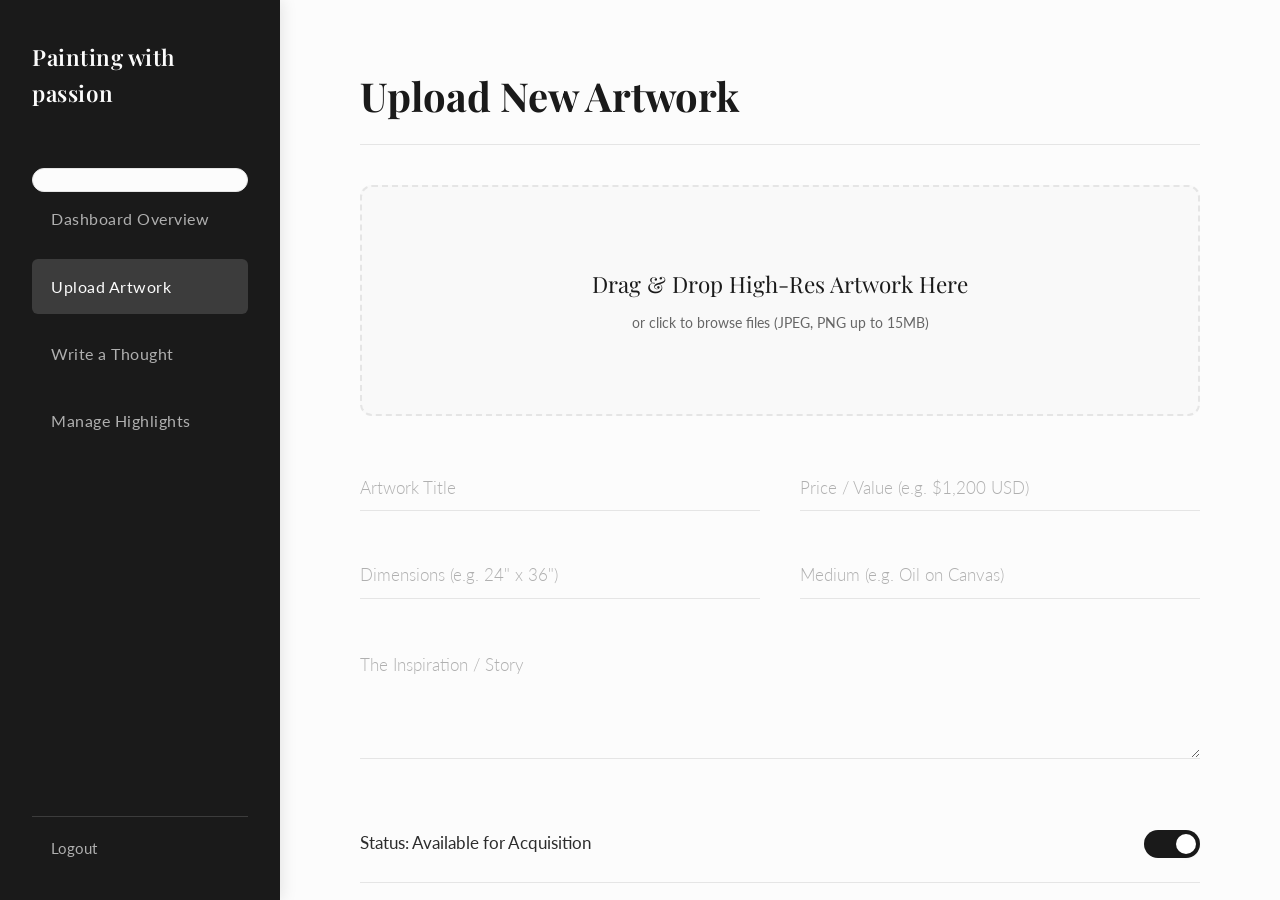
==== admin.html @ 2b763fb3 "first commit" ====
<!DOCTYPE html>
<html lang="en">
<head>
    <meta charset="UTF-8">
    <meta name="viewport" content="width=device-width, initial-scale=1.0">
    <title>Admin Dashboard | Painting with passion</title>
    <!-- Google Fonts -->
    <link rel="preconnect" href="https://fonts.googleapis.com">
    <link rel="preconnect" href="https://fonts.gstatic.com" crossorigin>
    <link href="https://fonts.googleapis.com/css2?family=Lato:wght@300;400;700&family=Playfair+Display:ital,wght@0,400;0,600;1,400&display=swap" rel="stylesheet">
    
    <!-- Base Stylesheet (Variables & Reset) -->
    <link rel="stylesheet" href="style.css">
    
    <link rel="stylesheet" href="admin.css">
    <script src="theme.js" defer></script>
</head>
<body>

    <!-- 1 & 2. Sidebar Layout and Navigation -->
    <aside class="sidebar">
        <a href="index.html" class="sidebar-logo">Painting with passion</a>
        
        <nav class="nav-menu">
            <a class="nav-item" data-target="tab-dashboard">Dashboard Overview</a>
            <a class="nav-item active" data-target="tab-upload">Upload Artwork</a>
            <a class="nav-item" data-target="tab-thoughts">Write a Thought</a>
            <a class="nav-item" data-target="tab-highlights">Manage Highlights</a>
        </nav>

        <a class="logout-btn" href="login.html">Logout</a>
    </aside>

    <!-- 3. Main Workspace -->
    <main class="main-workspace">
        
        <!-- Dashboard Placeholder Tab -->
        <div class="tab-pane" id="tab-dashboard">
            <h1 class="section-header">Dashboard Overview</h1>
            <p style="color: var(--text-gray);">Traffic analytics and sales summary metrics will be integrated here.</p>
        </div>

        <!-- Upload Artwork Tab (Default Active) -->
        <div class="tab-pane active" id="tab-upload">
            <h1 class="section-header">Upload New Artwork</h1>
            
            <form class="upload-form" id="form-upload">
                
                <!-- Drag & Drop Zone -->
                <div class="drop-zone" id="drop-zone">
                    <p class="drop-zone-text">Drag & Drop High-Res Artwork Here</p>
                    <p class="drop-zone-sub">or click to browse files (JPEG, PNG up to 15MB)</p>
                    <input type="file" id="file-input" hidden accept="image/*">
                </div>

                <!-- Form Inputs -->
                <div class="form-grid">
                    <div class="input-group">
                        <input type="text" class="admin-input" placeholder="Artwork Title" required>
                    </div>
                    <div class="input-group">
                        <input type="text" class="admin-input" placeholder="Price / Value (e.g. $1,200 USD)">
                    </div>
                    <div class="input-group">
                        <input type="text" class="admin-input" placeholder="Dimensions (e.g. 24&quot; x 36&quot;)">
                    </div>
                    <div class="input-group">
                        <input type="text" class="admin-input" placeholder="Medium (e.g. Oil on Canvas)">
                    </div>
                    <div class="input-group full-width">
                        <textarea class="admin-textarea" placeholder="The Inspiration / Story"></textarea>
                    </div>
                </div>

                <!-- Availability Toggle -->
                <div class="toggle-group">
                    <span class="toggle-label" id="availability-label">Status: Available for Acquisition</span>
                    <label class="switch">
                        <input type="checkbox" id="status-toggle" checked>
                        <span class="slider"></span>
                    </label>
                </div>

                <!-- Submit -->
                <button type="submit" class="btn-publish">Publish Artwork</button>
            </form>
        </div>

        <!-- Thoughts Placeholder Tab -->
        <div class="tab-pane" id="tab-thoughts">
            <h1 class="section-header">Write a Thought</h1>
            <p style="color: var(--text-gray);">The markdown editor for publishing personal blog entries will be placed here.</p>
        </div>

        <!-- Highlights Placeholder Tab -->
        <div class="tab-pane" id="tab-highlights">
            <h1 class="section-header">Manage Highlights</h1>
            <p style="color: var(--text-gray);">The vertical story media upload and management interface will be placed here.</p>
        </div>

        <!-- 5. Footer -->
        <footer class="admin-footer">
            System developed by Ovi
        </footer>
    </main>

    <!-- 4. Interactive JavaScript -->
    <script>
        document.addEventListener('DOMContentLoaded', () => {
            
            // Tab Navigation Logic
            const navItems = document.querySelectorAll('.nav-item');
            const tabPanes = document.querySelectorAll('.tab-pane');

            navItems.forEach(item => {
                item.addEventListener('click', () => {
                    // Remove active states from all
                    navItems.forEach(n => n.classList.remove('active'));
                    tabPanes.forEach(t => t.classList.remove('active'));

                    // Add active state to clicked item and corresponding tab
                    item.classList.add('active');
                    const targetId = item.getAttribute('data-target');
                    document.getElementById(targetId).classList.add('active');
                });
            });

            // Drag and Drop Zone Logic
            const dropZone = document.getElementById('drop-zone');
            const fileInput = document.getElementById('file-input');

            // Trigger file input on click
            dropZone.addEventListener('click', () => fileInput.click());

            // Handle visual states during drag
            dropZone.addEventListener('dragover', (e) => {
                e.preventDefault();
                dropZone.classList.add('dragover');
            });

            dropZone.addEventListener('dragleave', () => {
                dropZone.classList.remove('dragover');
            });

            // Handle file drop
            dropZone.addEventListener('drop', (e) => {
                e.preventDefault();
                dropZone.classList.remove('dragover');
                
                if (e.dataTransfer.files.length) {
                    fileInput.files = e.dataTransfer.files;
                    updateDropZoneText(fileInput.files[0].name);
                }
            });

            // Handle file selection via click browser
            fileInput.addEventListener('change', () => {
                if (fileInput.files.length) {
                    updateDropZoneText(fileInput.files[0].name);
                }
            });

            // Update UI with selected filename
            function updateDropZoneText(filename) {
                dropZone.innerHTML = `
                    <p class="drop-zone-text" style="color: var(--accent-color); font-size: 1.2rem;">${filename}</p>
                    <p class="drop-zone-sub">File staged for upload</p>
                `;
            }

            // Status Toggle Label Logic
            const statusToggle = document.getElementById('status-toggle');
            const availabilityLabel = document.getElementById('availability-label');

            statusToggle.addEventListener('change', (e) => {
                if (e.target.checked) {
                    availabilityLabel.textContent = "Status: Available for Acquisition";
                } else {
                    availabilityLabel.textContent = "Status: Private Collection / Sold";
                }
            });

            // Prevent default submission to simulate upload
            const formUpload = document.getElementById('form-upload');
            formUpload.addEventListener('submit', (e) => {
                e.preventDefault();
                alert("Preparing to upload artwork metadata and image to Supabase database...");
                // formUpload.reset(); 
                // updateDropZoneText("Drag & Drop High-Res Artwork Here");
            });
        });
    </script>
</body>
</html>
---- style.css ----
/* CSS Variables for Minimalist Palette */
:root {
    --surface-1: #fcfcfc;
    --surface-2: #f9f9f9;
    --surface-3: #f0f0f0;
    --surface-4: #ebebeb;
    --bg-page: var(--surface-1);
    --text-primary: #2c2c2c;
    --text-secondary: #666666;
    --text-muted: #999999;
    --border-color: #e5e5e5;
    --theme-accent: #1a1a1a;
    --theme-accent-contrast: #fcfcfc;
    --panel-overlay: rgba(252, 252, 252, 0.85);
    --panel-overlay-strong: rgba(252, 252, 252, 0.92);
    --modal-scrim: rgba(0, 0, 0, 0.4);
    --hero-label: #b0b0b0;
    --placeholder-text: #aaa;
    --placeholder-soft: #ededed;
    --shadow-color: rgba(0, 0, 0, 0.08);
    --overlay-dark: rgba(26, 26, 26, 0.75);
    --bg-off-white: var(--surface-1);
    --text-dark: var(--text-primary);
    --text-gray: var(--text-secondary);
    --border-light: var(--border-color);
    --accent-color: var(--theme-accent);
    --font-serif: 'Playfair Display', serif;
    --font-sans: 'Lato', sans-serif;
}

html {
    color-scheme: light;
}

html[data-theme="dark"] {
    --surface-1: #10141c;
    --surface-2: #141922;
    --surface-3: #181f2a;
    --surface-4: #1d2532;
    --bg-page: #0d1117;
    --text-primary: #eef2f7;
    --text-secondary: #b0bac8;
    --text-muted: #7d8796;
    --border-color: #2b3444;
    --theme-accent: #f3efe6;
    --theme-accent-contrast: #10141c;
    --panel-overlay: rgba(16, 20, 28, 0.92);
    --panel-overlay-strong: rgba(16, 20, 28, 0.98);
    --modal-scrim: rgba(0, 0, 0, 0.6);
    --hero-label: #aeb7c3;
    --placeholder-text: #8f98a7;
    --placeholder-soft: #1b2130;
    --shadow-color: rgba(0, 0, 0, 0.4);
    --overlay-dark: rgba(5, 7, 10, 0.72);
    color-scheme: dark;
}

/* Base Reset */
* {
    margin: 0;
    padding: 0;
    box-sizing: border-box;
}

body {
    background-color: var(--bg-page);
    color: var(--text-dark);
    font-family: var(--font-sans);
    line-height: 1.6;
    overflow-x: hidden;
}

a {
    text-decoration: none;
    color: inherit;
}

ul {
    list-style: none;
}

/* 1. Navigation Bar */
.navbar {
    display: flex;
    justify-content: space-between;
    align-items: center;
    padding: 1.5rem 5%;
    border-bottom: 1px solid var(--border-light);
    background-color: var(--surface-1);
    position: sticky;
    top: 0;
    z-index: 100;
}

.logo {
    font-family: var(--font-serif);
    font-size: 1.8rem;
    font-weight: 600;
    letter-spacing: 0.5px;
    color: var(--accent-color);
}

.nav-links {
    display: flex;
    gap: 2rem;
}

.nav-links a {
    font-size: 0.95rem;
    text-transform: uppercase;
    letter-spacing: 1px;
    color: var(--text-gray);
    transition: color 0.3s ease;
}

.nav-links a:hover {
    color: var(--accent-color);
}

.theme-toggle {
    display: inline-flex;
    align-items: center;
    justify-content: center;
    gap: 0.4rem;
    padding: 0.7rem 1rem;
    border: 1px solid var(--border-light);
    border-radius: 999px;
    background: var(--surface-1);
    color: var(--text-gray);
    font-family: var(--font-sans);
    font-size: 0.8rem;
    text-transform: uppercase;
    letter-spacing: 1px;
    cursor: pointer;
    transition: color 0.3s ease, border-color 0.3s ease, background-color 0.3s ease;
}

.theme-toggle:hover {
    color: var(--accent-color);
    border-color: var(--accent-color);
}

/* Mobile Menu Toggle */
.menu-toggle {
    display: none;
    font-size: 1.5rem;
    cursor: pointer;
}

/* 2. Instagram-Style Highlights */
.highlights-section {
    padding: 2rem 5%;
    display: flex;
    gap: 2rem;
    overflow-x: auto;
    scrollbar-width: none;
    /* Firefox */
    border-bottom: 1px solid var(--border-light);
}

.highlights-section::-webkit-scrollbar {
    display: none;
    /* Safari/Chrome */
}

.highlight-item {
    display: flex;
    flex-direction: column;
    align-items: center;
    cursor: pointer;
    min-width: 80px;
}

.highlight-circle {
    width: 75px;
    height: 75px;
    border-radius: 50%;
    background-color: var(--placeholder-soft);
    border: 2px solid transparent;
    outline: 2px solid var(--border-light);
    outline-offset: 2px;
    margin-bottom: 0.5rem;
    transition: outline-color 0.3s ease, transform 0.3s ease;
    display: flex;
    justify-content: center;
    align-items: center;
    color: var(--text-muted);
    font-size: 0.8rem;
}

.highlight-item:hover .highlight-circle {
    outline-color: var(--accent-color);
    transform: scale(1.05);
}

.highlight-label {
    font-size: 0.85rem;
    color: var(--text-gray);
    letter-spacing: 0.5px;
}

/* 3. Hero Banner */
.hero {
    position: relative;
    height: 70vh;
    background-color: var(--surface-4);
    /* Placeholder for background painting */
    display: flex;
    align-items: center;
    justify-content: center;
    text-align: center;
    padding: 0 20px;
}

.hero::before {
    /* Placeholder pseudo-element for image text indicator */
    content: "Background Painting Placeholder";
    position: absolute;
    color: var(--hero-label);
    font-family: var(--font-sans);
    font-size: 1rem;
    z-index: 0;
}

.hero-content {
    position: relative;
    z-index: 1;
    background: var(--panel-overlay);
    /* Semi-transparent overlay for readability */
    padding: 3rem;
    max-width: 600px;
    border: 1px solid var(--border-light);
}

.hero-title {
    font-family: var(--font-serif);
    font-size: 2.8rem;
    margin-bottom: 1rem;
    color: var(--accent-color);
}

.hero-subtitle {
    font-size: 1.1rem;
    color: var(--text-gray);
    margin-bottom: 2rem;
}

.btn {
    display: inline-block;
    padding: 0.8rem 2rem;
    background-color: var(--accent-color);
    color: var(--theme-accent-contrast);
    text-transform: uppercase;
    letter-spacing: 1px;
    font-size: 0.9rem;
    border: 1px solid var(--accent-color);
    transition: all 0.3s ease;
    cursor: pointer;
}

.btn:hover {
    background-color: transparent;
    color: var(--accent-color);
}

/* 4. Featured Art Grid */
.featured-section {
    padding: 5rem 5%;
}

.section-title {
    font-family: var(--font-serif);
    font-size: 2rem;
    text-align: center;
    margin-bottom: 3rem;
}

.art-grid {
    display: grid;
    grid-template-columns: repeat(auto-fit, minmax(300px, 1fr));
    gap: 3rem;
}

.art-card {
    cursor: pointer;
}

.art-image-placeholder {
    width: 100%;
    aspect-ratio: 4/5;
    background-color: var(--surface-3);
    margin-bottom: 1rem;
    transition: transform 0.4s ease, box-shadow 0.4s ease;
    display: flex;
    align-items: center;
    justify-content: center;
    color: var(--placeholder-text);
}

.art-card:hover .art-image-placeholder {
    transform: translateY(-10px);
    box-shadow: 0 15px 30px rgba(0, 0, 0, 0.08);
}

.art-title {
    font-family: var(--font-serif);
    font-size: 1.2rem;
    margin-bottom: 0.2rem;
}

.art-medium {
    font-size: 0.9rem;
    color: var(--text-gray);
    font-style: italic;
}

/* 5. Latest Thought Snippet */
.thought-section {
    padding: 4rem 5%;
    background-color: var(--surface-2);
    border-top: 1px solid var(--border-light);
    border-bottom: 1px solid var(--border-light);
}

.thought-container {
    max-width: 800px;
    margin: 0 auto;
    text-align: center;
}

.thought-date {
    font-size: 0.85rem;
    color: var(--text-gray);
    text-transform: uppercase;
    letter-spacing: 2px;
    margin-bottom: 1rem;
    display: block;
}

.thought-title {
    font-family: var(--font-serif);
    font-size: 2.2rem;
    margin-bottom: 1.5rem;
}

.thought-excerpt {
    font-size: 1.1rem;
    color: var(--text-gray);
    margin-bottom: 2rem;
    line-height: 1.8;
}

.read-more {
    font-family: var(--font-serif);
    font-style: italic;
    border-bottom: 1px solid var(--accent-color);
    padding-bottom: 2px;
}

/* 6. Footer */
footer {
    padding: 3rem 5%;
    text-align: center;
}

.footer-text {
    font-size: 0.9rem;
    color: var(--text-gray);
    margin-bottom: 0.5rem;
}

.developer-credit {
    font-size: 0.8rem;
    color: var(--text-muted);
    letter-spacing: 0.5px;
}

/* Modal / Popup */
.modal-overlay {
    position: fixed;
    top: 0;
    left: 0;
    width: 100%;
    height: 100%;
    background: var(--modal-scrim);
    display: flex;
    align-items: center;
    justify-content: center;
    z-index: 1000;
    opacity: 0;
    visibility: hidden;
    transition: opacity 0.3s ease, visibility 0.3s ease;
    backdrop-filter: blur(3px);
}

.modal-overlay.active {
    opacity: 1;
    visibility: visible;
}

.modal-box {
    background: var(--surface-1);
    padding: 3rem 2rem;
    text-align: center;
    max-width: 400px;
    width: 90%;
    border: 1px solid var(--border-light);
    position: relative;
    transform: translateY(20px);
    transition: transform 0.3s ease;
}

.modal-overlay.active .modal-box {
    transform: translateY(0);
}

.modal-close {
    position: absolute;
    top: 15px;
    right: 20px;
    font-size: 1.5rem;
    cursor: pointer;
    color: var(--text-gray);
}

.modal-text {
    font-family: var(--font-serif);
    font-size: 1.3rem;
    margin-bottom: 1.5rem;
}

/* Responsive Mobile Adjustments */
@media (max-width: 768px) {
    .nav-links {
        display: none;
        /* In a full build, this would toggle open */
        flex-direction: column;
        position: absolute;
        top: 100%;
        left: 0;
        width: 100%;
        background: var(--surface-1);
        padding: 1rem 0;
        text-align: center;
        border-bottom: 1px solid var(--border-light);
    }

    .nav-links.active {
        display: flex;
    }

    .menu-toggle {
        display: block;
    }

    .hero-title {
        font-size: 2.2rem;
    }

    .hero-content {
        padding: 2rem 1.5rem;
    }
}
---- admin.css ----
/* ==================================================
           ADMIN DASHBOARD SPECIFIC STYLES
           ================================================== */
                :root {
                    --admin-sidebar-bg: #1a1a1a;
                    --admin-sidebar-text: #fcfcfc;
                    --admin-sidebar-muted: rgba(255, 255, 255, 0.65);
                    --admin-sidebar-hover: rgba(255, 255, 255, 0.15);
                    --admin-sidebar-border: rgba(255, 255, 255, 0.15);
                    --admin-surface: #f9f9f9;
                    --admin-surface-hover: #f0f0f0;
                    --admin-placeholder: #b0b0b0;
                    --admin-footer: #b0b0b0;
                }

                html[data-theme="dark"] {
                    --admin-sidebar-bg: #0f141b;
                    --admin-sidebar-text: #eef2f7;
                    --admin-sidebar-muted: #a9b3c1;
                    --admin-sidebar-hover: rgba(255, 255, 255, 0.08);
                    --admin-sidebar-border: rgba(255, 255, 255, 0.12);
                    --admin-surface: #131a24;
                    --admin-surface-hover: #182131;
                    --admin-placeholder: #8f98a7;
                    --admin-footer: #8f98a7;
                }

        body {
            display: flex;
            height: 100vh;
            overflow: hidden; /* Main scroll handles inner content */
            background-color: var(--bg-off-white);
        }

        /* 1 & 2. Sidebar Navigation */
        .sidebar {
            width: 280px;
            background-color: var(--admin-sidebar-bg);
            color: var(--admin-sidebar-text);
            display: flex;
            flex-direction: column;
            padding: 2.5rem 2rem;
            flex-shrink: 0;
            box-shadow: 2px 0 15px rgba(0,0,0,0.1);
            z-index: 50;
        }

        .sidebar-logo {
            font-family: var(--font-serif);
            font-size: 1.4rem;
            margin-bottom: 3.5rem;
            color: var(--admin-sidebar-text);
            text-decoration: none;
            letter-spacing: 0.5px;
            font-weight: 600;
        }

        .nav-menu {
            display: flex;
            flex-direction: column;
            gap: 0.8rem;
            flex-grow: 1;
        }

        .nav-item {
            color: var(--admin-sidebar-muted);
            text-decoration: none;
            font-family: var(--font-sans);
            font-size: 1rem;
            padding: 0.9rem 1.2rem;
            border-radius: 6px;
            transition: all 0.3s ease;
            cursor: pointer;
            letter-spacing: 0.5px;
        }

        .nav-item:hover, .nav-item.active {
            color: var(--admin-sidebar-text);
            background-color: var(--admin-sidebar-hover);
        }

        .logout-btn {
            margin-top: auto;
            color: var(--admin-sidebar-muted);
            text-decoration: none;
            font-family: var(--font-sans);
            font-size: 0.95rem;
            padding: 1.2rem 1.2rem 0;
            border-top: 1px solid var(--admin-sidebar-border);
            transition: color 0.3s ease;
            cursor: pointer;
        }

        .logout-btn:hover {
            color: var(--admin-sidebar-text);
        }

        /* 3. Main Workspace */
        .main-workspace {
            flex-grow: 1;
            padding: 4rem 5rem;
            overflow-y: auto;
            display: flex;
            flex-direction: column;
        }

        .section-header {
            font-family: var(--font-serif);
            font-size: 2.5rem;
            color: var(--accent-color);
            margin-bottom: 2.5rem;
            border-bottom: 1px solid var(--border-light);
            padding-bottom: 1rem;
        }

        /* Tab Content Control */
        .tab-pane {
            display: none;
            animation: fadeIn 0.4s ease;
            flex-grow: 1;
        }

        .tab-pane.active {
            display: block;
        }

        @keyframes fadeIn {
            from { opacity: 0; transform: translateY(10px); }
            to { opacity: 1; transform: translateY(0); }
        }

        /* Upload Form Wrapper */
        .upload-form {
            max-width: 850px;
        }

        /* Beautiful Drag & Drop Zone */
        .drop-zone {
            border: 2px dashed var(--border-light);
            border-radius: 12px;
            padding: 5rem 2rem;
            text-align: center;
            background-color: var(--admin-surface);
            margin-bottom: 3rem;
            transition: all 0.3s ease;
            cursor: pointer;
            display: flex;
            flex-direction: column;
            align-items: center;
            justify-content: center;
        }

        .drop-zone:hover, .drop-zone.dragover {
            border-color: var(--text-muted);
            background-color: var(--admin-surface-hover);
        }

        .drop-zone-text {
            font-family: var(--font-serif);
            color: var(--accent-color);
            font-size: 1.4rem;
            margin-bottom: 0.5rem;
        }

        .drop-zone-sub {
            font-family: var(--font-sans);
            font-size: 0.9rem;
            color: var(--text-gray);
        }

        /* Elegant Form Inputs */
        .form-grid {
            display: grid;
            grid-template-columns: 1fr 1fr;
            gap: 2.5rem;
            margin-bottom: 2.5rem;
        }

        .input-group {
            position: relative;
        }

        .input-group.full-width {
            grid-column: 1 / -1;
        }

        .admin-input, .admin-textarea {
            width: 100%;
            padding: 0.8rem 0;
            border: none;
            border-bottom: 1px solid var(--border-light);
            background: transparent;
            font-family: var(--font-sans);
            font-size: 1.05rem;
            color: var(--text-dark);
            outline: none;
            transition: border-color 0.3s ease;
        }

        .admin-textarea {
            resize: vertical;
            min-height: 120px;
            line-height: 1.6;
        }

        .admin-input:focus, .admin-textarea:focus {
            border-bottom-color: var(--accent-color);
        }

        .admin-input::placeholder, .admin-textarea::placeholder {
            color: var(--admin-placeholder);
            font-weight: 300;
        }

        /* Custom Toggle Switch for Availability */
        .toggle-group {
            display: flex;
            align-items: center;
            justify-content: space-between;
            padding: 1.5rem 0;
            border-bottom: 1px solid var(--border-light);
            margin-bottom: 3rem;
        }

        .toggle-label {
            font-family: var(--font-sans);
            font-size: 1.05rem;
            color: var(--text-dark);
        }

        .switch {
            position: relative;
            display: inline-block;
            width: 56px;
            height: 28px;
        }

        .switch input { 
            opacity: 0;
            width: 0;
            height: 0;
        }

        .slider {
            position: absolute;
            cursor: pointer;
            top: 0; left: 0; right: 0; bottom: 0;
            background-color: var(--border-light);
            transition: .4s ease;
            border-radius: 30px;
        }

        .slider:before {
            position: absolute;
            content: "";
            height: 20px;
            width: 20px;
            left: 4px;
            bottom: 4px;
            background-color: white;
            transition: .4s ease;
            border-radius: 50%;
            box-shadow: 0 2px 5px rgba(0,0,0,0.2);
        }

        input:checked + .slider {
            background-color: var(--accent-color);
        }

        input:checked + .slider:before {
            transform: translateX(28px);
        }

        /* Submit Button */
        .btn-publish {
            display: inline-block;
            padding: 1.2rem 3rem;
            background-color: var(--accent-color);
            color: var(--bg-off-white);
            text-transform: uppercase;
            letter-spacing: 2px;
            font-size: 0.95rem;
            border: 1px solid var(--accent-color);
            transition: all 0.3s ease;
            cursor: pointer;
            font-family: var(--font-sans);
        }

        .btn-publish:hover {
            background-color: transparent;
            color: var(--accent-color);
        }

        /* 5. Minimalist Footer */
        .admin-footer {
            margin-top: 5rem;
            font-size: 0.8rem;
            color: var(--admin-footer);
            text-align: left;
            border-top: 1px solid var(--border-light);
            padding-top: 1.5rem;
            font-family: var(--font-sans);
        }

        /* Responsive Layout Updates */
        @media (max-width: 900px) {
            body {
                flex-direction: column;
                overflow: auto;
            }
            .sidebar {
                width: 100%;
                padding: 1.5rem;
                flex-direction: row;
                flex-wrap: wrap;
                align-items: center;
                gap: 1rem;
                box-shadow: 0 2px 10px rgba(0,0,0,0.1);
            }
            .sidebar-logo {
                margin-bottom: 0;
                width: 100%;
                text-align: center;
            }
            .nav-menu {
                flex-direction: row;
                flex-wrap: wrap;
                justify-content: center;
            }
            .logout-btn {
                width: 100%;
                text-align: center;
                border-top: none;
                padding-top: 0;
            }
            .main-workspace {
                padding: 2.5rem;
            }
        }

        @media (max-width: 600px) {
            .form-grid {
                grid-template-columns: 1fr;
                gap: 1.5rem;
            }
            .toggle-group {
                flex-direction: column;
                align-items: flex-start;
                gap: 1rem;
            }
        }
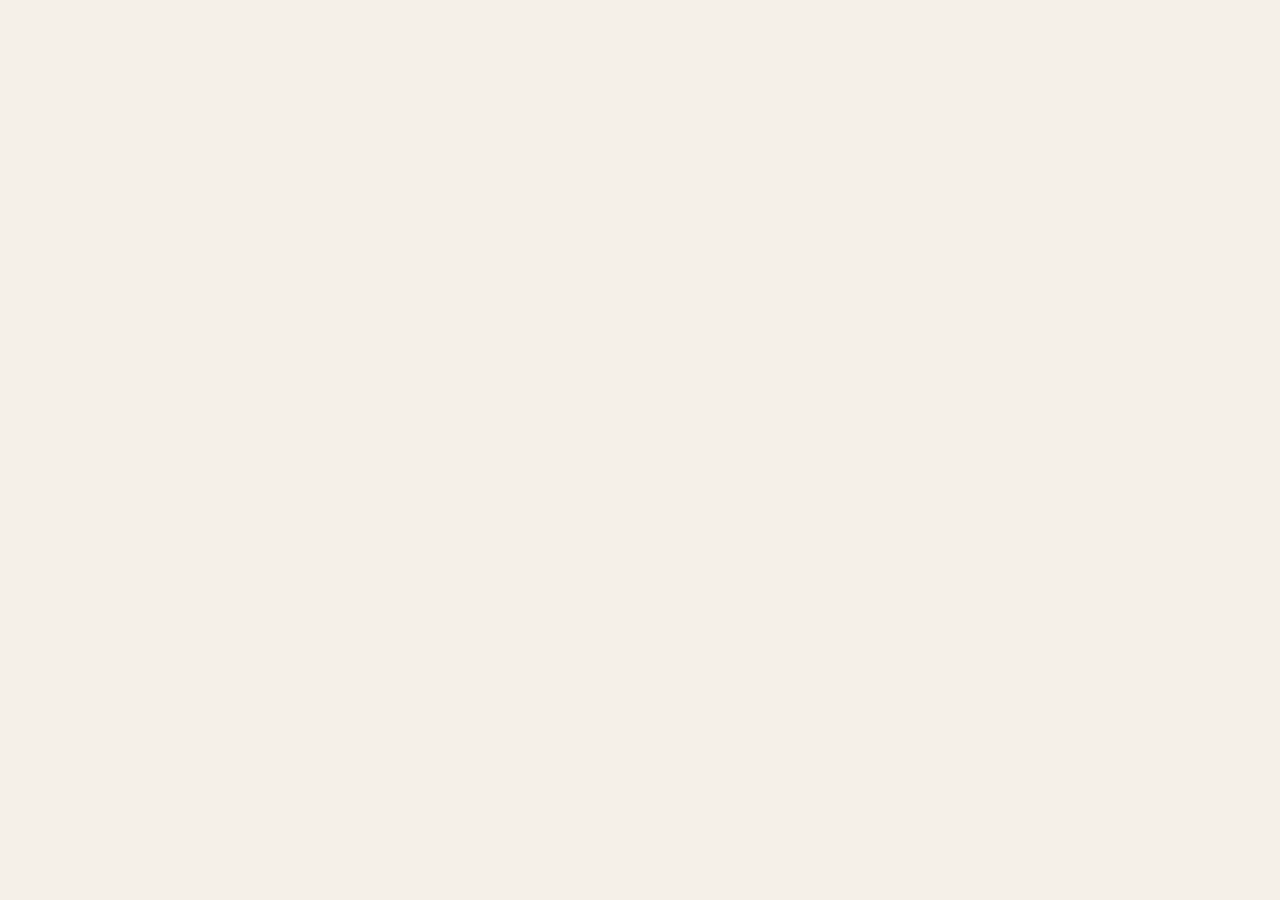
==== commit f882c130: "Build Supabase-backed painting portfolio" ====
--- a/admin.html
+++ b/admin.html
@@ -1,194 +1,83 @@
-<!DOCTYPE html>
-<html lang="en">
+<!doctype html>
+<html lang="en" class="auth-pending">
 <head>
-    <meta charset="UTF-8">
-    <meta name="viewport" content="width=device-width, initial-scale=1.0">
-    <title>Admin Dashboard | Painting with passion</title>
-    <!-- Google Fonts -->
-    <link rel="preconnect" href="https://fonts.googleapis.com">
-    <link rel="preconnect" href="https://fonts.gstatic.com" crossorigin>
-    <link href="https://fonts.googleapis.com/css2?family=Lato:wght@300;400;700&family=Playfair+Display:ital,wght@0,400;0,600;1,400&display=swap" rel="stylesheet">
-    
-    <!-- Base Stylesheet (Variables & Reset) -->
-    <link rel="stylesheet" href="style.css">
-    
-    <link rel="stylesheet" href="admin.css">
-    <script src="theme.js" defer></script>
+    <meta charset="utf-8"><meta name="viewport" content="width=device-width, initial-scale=1">
+    <title>Admin studio | Painting with passion</title>
+    <link rel="preconnect" href="https://fonts.googleapis.com"><link rel="preconnect" href="https://fonts.gstatic.com" crossorigin><link href="https://fonts.googleapis.com/css2?family=DM+Sans:wght@400;500;600&family=Newsreader:opsz,wght@6..72,400;6..72,500;6..72,600&display=swap" rel="stylesheet">
+    <script src="theme.js"></script><link rel="stylesheet" href="style.css"><link rel="stylesheet" href="admin.css">
+    <script src="https://cdn.jsdelivr.net/npm/@supabase/supabase-js@2.112.4"></script><script src="supabase-config.js"></script><script src="app.js" defer></script><script src="admin.js" defer></script>
 </head>
-<body>
+<body data-access="admin" class="admin-body">
+    <header class="admin-mobile-header"><a class="wordmark" href="index.html"><span>Painting</span> with passion</a><button type="button" data-admin-nav-toggle aria-controls="admin-sidebar" aria-expanded="false"><span></span><span></span><span></span><span class="sr-only">Open Admin Studio menu</span></button></header>
+    <aside class="admin-sidebar" id="admin-sidebar">
+        <div class="admin-sidebar-header"><a class="wordmark" href="index.html"><span>Painting</span> with passion</a><button class="admin-sidebar-close" type="button" data-admin-nav-toggle aria-label="Close Admin Studio menu">×</button></div>
+        <div class="admin-studio-label"><span>S</span><div><strong>Studio admin</strong><small>Sanjana’s workspace</small></div></div>
+        <nav aria-label="Admin sections">
+            <button type="button" data-admin-tab="overview">Overview</button>
+            <button type="button" data-admin-tab="artwork">Upload artwork</button>
+            <button type="button" data-admin-tab="thought">Upload thought</button>
+            <button type="button" data-admin-tab="highlight">Manage highlights</button>
+            <button type="button" data-admin-tab="orders">Orders</button>
+            <button type="button" data-admin-tab="manage">Manage content</button>
+        </nav>
+        <nav class="admin-site-links" aria-label="Website pages"><span>View website</span><a href="index.html">Home</a><a href="gallery.html">Gallery</a><a href="thoughts.html">Thoughts</a><a href="highlights.html">Highlights</a></nav>
+        <div class="admin-sidebar-footer"><button class="theme-toggle" type="button" data-theme-toggle>Dark</button><button id="admin-signout" type="button">Sign out</button><span>Rahman Ovi</span></div>
+    </aside>
+    <button class="admin-nav-backdrop" type="button" data-admin-nav-toggle aria-label="Close Admin Studio menu"></button>
 
-    <!-- 1 & 2. Sidebar Layout and Navigation -->
-    <aside class="sidebar">
-        <a href="index.html" class="sidebar-logo">Painting with passion</a>
-        
-        <nav class="nav-menu">
-            <a class="nav-item" data-target="tab-dashboard">Dashboard Overview</a>
-            <a class="nav-item active" data-target="tab-upload">Upload Artwork</a>
-            <a class="nav-item" data-target="tab-thoughts">Write a Thought</a>
-            <a class="nav-item" data-target="tab-highlights">Manage Highlights</a>
-        </nav>
+    <main class="admin-main">
+        <section class="admin-panel active" data-admin-panel="overview">
+            <header class="admin-heading"><div><p class="eyebrow">Today in the studio</p><h1>Overview</h1></div><a href="index.html" target="_blank">Open website ↗</a></header>
+            <div class="stats-grid"><article><span>Artworks</span><strong id="stat-paintings">—</strong></article><article><span>Thoughts</span><strong id="stat-thoughts">—</strong></article><article><span>Comments</span><strong id="stat-comments">—</strong></article><article><span>Highlights</span><strong id="stat-highlights">—</strong></article></div>
+            <section class="admin-section"><header><p class="eyebrow">Community</p><h2>Recent activity</h2></header><div class="activity-feed loading-block" id="activity-feed"></div></section>
+        </section>
 
-        <a class="logout-btn" href="login.html">Logout</a>
-    </aside>
+        <section class="admin-panel" data-admin-panel="artwork">
+            <header class="admin-heading"><div><p class="eyebrow">The collection</p><h1>Publish artwork</h1><p>Add a finished painting with clear purchasing details.</p></div></header>
+            <form class="admin-form" id="artwork-form">
+                <label class="file-field"><span>Artwork image</span><input name="image" type="file" accept="image/jpeg,image/png,image/webp" required><small>JPEG, PNG, or WebP · up to 15MB</small></label>
+                <label>Artwork name<input name="title" required maxlength="180"></label>
+                <label>Short caption<input name="caption" maxlength="240" placeholder="A single line shown near the title"></label>
+                <div class="form-pair"><label>Medium<input name="medium" placeholder="Oil on canvas"></label><label>Dimensions<input name="dimensions" placeholder="24 × 36 in"></label></div>
+                <div class="form-pair"><label>Price<input name="price" type="number" min="0" step="0.01" placeholder="Leave empty for price on request"></label><label>Currency<select name="currency"><option>BDT</option><option>USD</option></select></label></div>
+                <label>About the piece<textarea name="description" rows="7" placeholder="Story, materials, and details"></textarea></label>
+                <div class="check-row"><label><input name="is_available" type="checkbox" checked> Available to order</label><label><input name="published" type="checkbox" checked> Published</label></div>
+                <button class="button primary" type="submit">Publish artwork</button>
+            </form>
+        </section>
 
-    <!-- 3. Main Workspace -->
-    <main class="main-workspace">
-        
-        <!-- Dashboard Placeholder Tab -->
-        <div class="tab-pane" id="tab-dashboard">
-            <h1 class="section-header">Dashboard Overview</h1>
-            <p style="color: var(--text-gray);">Traffic analytics and sales summary metrics will be integrated here.</p>
-        </div>
+        <section class="admin-panel" data-admin-panel="thought">
+            <header class="admin-heading"><div><p class="eyebrow">Writing desk</p><h1>Publish a thought</h1><p>Keep it simple. The reading time is calculated automatically.</p></div></header>
+            <div class="admin-split">
+                <form class="admin-form" id="thought-form"><label>Title<input name="title" required maxlength="180"></label><label>Category<select name="category_id" data-thought-category-select></select></label><label>Short excerpt<textarea name="excerpt" rows="3" placeholder="Optional summary for the thoughts page"></textarea></label><label>Thought<textarea name="content" rows="15" required></textarea></label><label class="check-label"><input name="published" type="checkbox" checked> Published</label><button class="button primary" type="submit">Publish thought</button></form>
+                <aside class="category-manager"><p class="eyebrow">Organisation</p><h2>Thought categories</h2><p>Categories are shown in this order in search and filters.</p><form data-category-form="thought"><input aria-label="New thought category" placeholder="New category" maxlength="60" required><button type="submit">Add</button></form><div id="thought-category-list"></div></aside>
+            </div>
+        </section>
 
-        <!-- Upload Artwork Tab (Default Active) -->
-        <div class="tab-pane active" id="tab-upload">
-            <h1 class="section-header">Upload New Artwork</h1>
-            
-            <form class="upload-form" id="form-upload">
-                
-                <!-- Drag & Drop Zone -->
-                <div class="drop-zone" id="drop-zone">
-                    <p class="drop-zone-text">Drag & Drop High-Res Artwork Here</p>
-                    <p class="drop-zone-sub">or click to browse files (JPEG, PNG up to 15MB)</p>
-                    <input type="file" id="file-input" hidden accept="image/*">
-                </div>
+        <section class="admin-panel" data-admin-panel="highlight">
+            <header class="admin-heading"><div><p class="eyebrow">Studio stories</p><h1>Highlights</h1><p>Share a short image or video inside an organised highlight.</p></div></header>
+            <div class="admin-split">
+                <form class="admin-form" id="highlight-form"><label class="file-field"><span>Image or video</span><input name="media" type="file" accept="image/jpeg,image/png,image/webp,video/mp4,video/webm" required><small>Images or short MP4/WebM video · up to 50MB</small></label><label>Category<select name="category_id" data-highlight-category-select required></select></label><label>Caption<textarea name="caption" rows="5" maxlength="900" placeholder="Maximum 100 words"></textarea><small id="highlight-word-count">0/100 words</small></label><label class="check-label"><input name="published" type="checkbox" checked> Published</label><button class="button primary" type="submit">Share highlight</button></form>
+                <aside class="category-manager"><p class="eyebrow">Organisation</p><h2>Highlight categories</h2><p>Create categories such as “In studio” or “Exhibitions”, then sort them.</p><form data-category-form="highlight"><input aria-label="New highlight category" placeholder="New category" maxlength="60" required><button type="submit">Add</button></form><div id="highlight-category-list"></div></aside>
+            </div>
+        </section>
 
-                <!-- Form Inputs -->
-                <div class="form-grid">
-                    <div class="input-group">
-                        <input type="text" class="admin-input" placeholder="Artwork Title" required>
-                    </div>
-                    <div class="input-group">
-                        <input type="text" class="admin-input" placeholder="Price / Value (e.g. $1,200 USD)">
-                    </div>
-                    <div class="input-group">
-                        <input type="text" class="admin-input" placeholder="Dimensions (e.g. 24&quot; x 36&quot;)">
-                    </div>
-                    <div class="input-group">
-                        <input type="text" class="admin-input" placeholder="Medium (e.g. Oil on Canvas)">
-                    </div>
-                    <div class="input-group full-width">
-                        <textarea class="admin-textarea" placeholder="The Inspiration / Story"></textarea>
-                    </div>
-                </div>
+        <section class="admin-panel" data-admin-panel="orders">
+            <header class="admin-heading"><div><p class="eyebrow">Purchases</p><h1>Orders</h1><p>Customer, delivery, payment preference, and artwork snapshots are kept together for easy export later.</p></div></header>
+            <div class="orders-list loading-block" id="orders-list"></div>
+        </section>
 
-                <!-- Availability Toggle -->
-                <div class="toggle-group">
-                    <span class="toggle-label" id="availability-label">Status: Available for Acquisition</span>
-                    <label class="switch">
-                        <input type="checkbox" id="status-toggle" checked>
-                        <span class="slider"></span>
-                    </label>
-                </div>
-
-                <!-- Submit -->
-                <button type="submit" class="btn-publish">Publish Artwork</button>
-            </form>
-        </div>
-
-        <!-- Thoughts Placeholder Tab -->
-        <div class="tab-pane" id="tab-thoughts">
-            <h1 class="section-header">Write a Thought</h1>
-            <p style="color: var(--text-gray);">The markdown editor for publishing personal blog entries will be placed here.</p>
-        </div>
-
-        <!-- Highlights Placeholder Tab -->
-        <div class="tab-pane" id="tab-highlights">
-            <h1 class="section-header">Manage Highlights</h1>
-            <p style="color: var(--text-gray);">The vertical story media upload and management interface will be placed here.</p>
-        </div>
-
-        <!-- 5. Footer -->
-        <footer class="admin-footer">
-            System developed by Ovi
-        </footer>
+        <section class="admin-panel" data-admin-panel="manage">
+            <header class="admin-heading"><div><p class="eyebrow">Library</p><h1>Manage content</h1><p>Open published work directly, correct mistakes, moderate comments, or restrict an account.</p></div></header>
+            <div class="manage-tabs" role="tablist"><button class="active" data-manage-tab="paintings">Artworks</button><button data-manage-tab="thoughts">Thoughts</button><button data-manage-tab="highlights">Highlights</button><button data-manage-tab="comments">Comments</button><button data-manage-tab="users">Users</button></div>
+            <div class="manage-panel active" data-manage-panel="paintings"><div class="manage-list loading-block" id="painting-admin-list"></div></div>
+            <div class="manage-panel" data-manage-panel="thoughts"><div class="manage-list loading-block" id="thought-admin-list"></div></div>
+            <div class="manage-panel" data-manage-panel="highlights"><div class="manage-list loading-block" id="highlight-admin-list"></div></div>
+            <div class="manage-panel" data-manage-panel="comments"><div class="manage-list loading-block" id="comment-admin-list"></div></div>
+            <div class="manage-panel" data-manage-panel="users"><div class="manage-list loading-block" id="user-admin-list"></div></div>
+        </section>
     </main>
 
-    <!-- 4. Interactive JavaScript -->
-    <script>
-        document.addEventListener('DOMContentLoaded', () => {
-            
-            // Tab Navigation Logic
-            const navItems = document.querySelectorAll('.nav-item');
-            const tabPanes = document.querySelectorAll('.tab-pane');
-
-            navItems.forEach(item => {
-                item.addEventListener('click', () => {
-                    // Remove active states from all
-                    navItems.forEach(n => n.classList.remove('active'));
-                    tabPanes.forEach(t => t.classList.remove('active'));
-
-                    // Add active state to clicked item and corresponding tab
-                    item.classList.add('active');
-                    const targetId = item.getAttribute('data-target');
-                    document.getElementById(targetId).classList.add('active');
-                });
-            });
-
-            // Drag and Drop Zone Logic
-            const dropZone = document.getElementById('drop-zone');
-            const fileInput = document.getElementById('file-input');
-
-            // Trigger file input on click
-            dropZone.addEventListener('click', () => fileInput.click());
-
-            // Handle visual states during drag
-            dropZone.addEventListener('dragover', (e) => {
-                e.preventDefault();
-                dropZone.classList.add('dragover');
-            });
-
-            dropZone.addEventListener('dragleave', () => {
-                dropZone.classList.remove('dragover');
-            });
-
-            // Handle file drop
-            dropZone.addEventListener('drop', (e) => {
-                e.preventDefault();
-                dropZone.classList.remove('dragover');
-                
-                if (e.dataTransfer.files.length) {
-                    fileInput.files = e.dataTransfer.files;
-                    updateDropZoneText(fileInput.files[0].name);
-                }
-            });
-
-            // Handle file selection via click browser
-            fileInput.addEventListener('change', () => {
-                if (fileInput.files.length) {
-                    updateDropZoneText(fileInput.files[0].name);
-                }
-            });
-
-            // Update UI with selected filename
-            function updateDropZoneText(filename) {
-                dropZone.innerHTML = `
-                    <p class="drop-zone-text" style="color: var(--accent-color); font-size: 1.2rem;">${filename}</p>
-                    <p class="drop-zone-sub">File staged for upload</p>
-                `;
-            }
-
-            // Status Toggle Label Logic
-            const statusToggle = document.getElementById('status-toggle');
-            const availabilityLabel = document.getElementById('availability-label');
-
-            statusToggle.addEventListener('change', (e) => {
-                if (e.target.checked) {
-                    availabilityLabel.textContent = "Status: Available for Acquisition";
-                } else {
-                    availabilityLabel.textContent = "Status: Private Collection / Sold";
-                }
-            });
-
-            // Prevent default submission to simulate upload
-            const formUpload = document.getElementById('form-upload');
-            formUpload.addEventListener('submit', (e) => {
-                e.preventDefault();
-                alert("Preparing to upload artwork metadata and image to Supabase database...");
-                // formUpload.reset(); 
-                // updateDropZoneText("Drag & Drop High-Res Artwork Here");
-            });
-        });
-    </script>
+    <dialog class="editor-dialog" id="edit-dialog"><form class="admin-form" id="editor-form"><header><div><p class="eyebrow">Content editor</p><h2 id="editor-title">Edit content</h2></div><button type="button" data-close-editor aria-label="Close">×</button></header><div id="editor-fields"></div><div class="dialog-actions"><button type="button" class="button quiet" data-close-editor>Cancel</button><button type="submit" class="button primary">Save changes</button></div></form></dialog>
 </body>
 </html>
--- a/style.css
+++ b/style.css
@@ -1,463 +1,236 @@
-/* CSS Variables for Minimalist Palette */
 :root {
-    --surface-1: #fcfcfc;
-    --surface-2: #f9f9f9;
-    --surface-3: #f0f0f0;
-    --surface-4: #ebebeb;
-    --bg-page: var(--surface-1);
-    --text-primary: #2c2c2c;
-    --text-secondary: #666666;
-    --text-muted: #999999;
-    --border-color: #e5e5e5;
-    --theme-accent: #1a1a1a;
-    --theme-accent-contrast: #fcfcfc;
-    --panel-overlay: rgba(252, 252, 252, 0.85);
-    --panel-overlay-strong: rgba(252, 252, 252, 0.92);
-    --modal-scrim: rgba(0, 0, 0, 0.4);
-    --hero-label: #b0b0b0;
-    --placeholder-text: #aaa;
-    --placeholder-soft: #ededed;
-    --shadow-color: rgba(0, 0, 0, 0.08);
-    --overlay-dark: rgba(26, 26, 26, 0.75);
-    --bg-off-white: var(--surface-1);
-    --text-dark: var(--text-primary);
-    --text-gray: var(--text-secondary);
-    --border-light: var(--border-color);
-    --accent-color: var(--theme-accent);
-    --font-serif: 'Playfair Display', serif;
-    --font-sans: 'Lato', sans-serif;
-}
-
-html {
-    color-scheme: light;
-}
-
-html[data-theme="dark"] {
-    --surface-1: #10141c;
-    --surface-2: #141922;
-    --surface-3: #181f2a;
-    --surface-4: #1d2532;
-    --bg-page: #0d1117;
-    --text-primary: #eef2f7;
-    --text-secondary: #b0bac8;
-    --text-muted: #7d8796;
-    --border-color: #2b3444;
-    --theme-accent: #f3efe6;
-    --theme-accent-contrast: #10141c;
-    --panel-overlay: rgba(16, 20, 28, 0.92);
-    --panel-overlay-strong: rgba(16, 20, 28, 0.98);
-    --modal-scrim: rgba(0, 0, 0, 0.6);
-    --hero-label: #aeb7c3;
-    --placeholder-text: #8f98a7;
-    --placeholder-soft: #1b2130;
-    --shadow-color: rgba(0, 0, 0, 0.4);
-    --overlay-dark: rgba(5, 7, 10, 0.72);
-    color-scheme: dark;
-}
-
-/* Base Reset */
-* {
-    margin: 0;
-    padding: 0;
-    box-sizing: border-box;
-}
-
-body {
-    background-color: var(--bg-page);
-    color: var(--text-dark);
-    font-family: var(--font-sans);
-    line-height: 1.6;
-    overflow-x: hidden;
-}
-
-a {
-    text-decoration: none;
-    color: inherit;
-}
-
-ul {
-    list-style: none;
-}
-
-/* 1. Navigation Bar */
-.navbar {
-    display: flex;
-    justify-content: space-between;
-    align-items: center;
-    padding: 1.5rem 5%;
-    border-bottom: 1px solid var(--border-light);
-    background-color: var(--surface-1);
-    position: sticky;
-    top: 0;
-    z-index: 100;
-}
-
-.logo {
-    font-family: var(--font-serif);
-    font-size: 1.8rem;
-    font-weight: 600;
-    letter-spacing: 0.5px;
-    color: var(--accent-color);
-}
-
-.nav-links {
-    display: flex;
-    gap: 2rem;
-}
-
-.nav-links a {
-    font-size: 0.95rem;
-    text-transform: uppercase;
-    letter-spacing: 1px;
-    color: var(--text-gray);
-    transition: color 0.3s ease;
-}
-
-.nav-links a:hover {
-    color: var(--accent-color);
-}
-
-.theme-toggle {
-    display: inline-flex;
-    align-items: center;
-    justify-content: center;
-    gap: 0.4rem;
-    padding: 0.7rem 1rem;
-    border: 1px solid var(--border-light);
-    border-radius: 999px;
-    background: var(--surface-1);
-    color: var(--text-gray);
-    font-family: var(--font-sans);
-    font-size: 0.8rem;
-    text-transform: uppercase;
-    letter-spacing: 1px;
-    cursor: pointer;
-    transition: color 0.3s ease, border-color 0.3s ease, background-color 0.3s ease;
-}
-
-.theme-toggle:hover {
-    color: var(--accent-color);
-    border-color: var(--accent-color);
-}
-
-/* Mobile Menu Toggle */
-.menu-toggle {
-    display: none;
-    font-size: 1.5rem;
-    cursor: pointer;
-}
-
-/* 2. Instagram-Style Highlights */
-.highlights-section {
-    padding: 2rem 5%;
-    display: flex;
-    gap: 2rem;
-    overflow-x: auto;
-    scrollbar-width: none;
-    /* Firefox */
-    border-bottom: 1px solid var(--border-light);
-}
-
-.highlights-section::-webkit-scrollbar {
-    display: none;
-    /* Safari/Chrome */
-}
-
-.highlight-item {
-    display: flex;
-    flex-direction: column;
-    align-items: center;
-    cursor: pointer;
-    min-width: 80px;
-}
-
-.highlight-circle {
-    width: 75px;
-    height: 75px;
-    border-radius: 50%;
-    background-color: var(--placeholder-soft);
-    border: 2px solid transparent;
-    outline: 2px solid var(--border-light);
-    outline-offset: 2px;
-    margin-bottom: 0.5rem;
-    transition: outline-color 0.3s ease, transform 0.3s ease;
-    display: flex;
-    justify-content: center;
-    align-items: center;
-    color: var(--text-muted);
-    font-size: 0.8rem;
-}
-
-.highlight-item:hover .highlight-circle {
-    outline-color: var(--accent-color);
-    transform: scale(1.05);
-}
-
-.highlight-label {
-    font-size: 0.85rem;
-    color: var(--text-gray);
-    letter-spacing: 0.5px;
-}
-
-/* 3. Hero Banner */
-.hero {
-    position: relative;
-    height: 70vh;
-    background-color: var(--surface-4);
-    /* Placeholder for background painting */
-    display: flex;
-    align-items: center;
-    justify-content: center;
-    text-align: center;
-    padding: 0 20px;
-}
-
-.hero::before {
-    /* Placeholder pseudo-element for image text indicator */
-    content: "Background Painting Placeholder";
-    position: absolute;
-    color: var(--hero-label);
-    font-family: var(--font-sans);
-    font-size: 1rem;
-    z-index: 0;
-}
-
-.hero-content {
-    position: relative;
-    z-index: 1;
-    background: var(--panel-overlay);
-    /* Semi-transparent overlay for readability */
-    padding: 3rem;
-    max-width: 600px;
-    border: 1px solid var(--border-light);
-}
-
-.hero-title {
-    font-family: var(--font-serif);
-    font-size: 2.8rem;
-    margin-bottom: 1rem;
-    color: var(--accent-color);
-}
-
-.hero-subtitle {
-    font-size: 1.1rem;
-    color: var(--text-gray);
-    margin-bottom: 2rem;
-}
-
-.btn {
-    display: inline-block;
-    padding: 0.8rem 2rem;
-    background-color: var(--accent-color);
-    color: var(--theme-accent-contrast);
-    text-transform: uppercase;
-    letter-spacing: 1px;
-    font-size: 0.9rem;
-    border: 1px solid var(--accent-color);
-    transition: all 0.3s ease;
-    cursor: pointer;
-}
-
-.btn:hover {
-    background-color: transparent;
-    color: var(--accent-color);
-}
-
-/* 4. Featured Art Grid */
-.featured-section {
-    padding: 5rem 5%;
-}
-
-.section-title {
-    font-family: var(--font-serif);
-    font-size: 2rem;
-    text-align: center;
-    margin-bottom: 3rem;
-}
-
-.art-grid {
-    display: grid;
-    grid-template-columns: repeat(auto-fit, minmax(300px, 1fr));
-    gap: 3rem;
-}
-
-.art-card {
-    cursor: pointer;
-}
-
-.art-image-placeholder {
-    width: 100%;
-    aspect-ratio: 4/5;
-    background-color: var(--surface-3);
-    margin-bottom: 1rem;
-    transition: transform 0.4s ease, box-shadow 0.4s ease;
-    display: flex;
-    align-items: center;
-    justify-content: center;
-    color: var(--placeholder-text);
-}
-
-.art-card:hover .art-image-placeholder {
-    transform: translateY(-10px);
-    box-shadow: 0 15px 30px rgba(0, 0, 0, 0.08);
-}
-
-.art-title {
-    font-family: var(--font-serif);
-    font-size: 1.2rem;
-    margin-bottom: 0.2rem;
-}
-
-.art-medium {
-    font-size: 0.9rem;
-    color: var(--text-gray);
-    font-style: italic;
-}
-
-/* 5. Latest Thought Snippet */
-.thought-section {
-    padding: 4rem 5%;
-    background-color: var(--surface-2);
-    border-top: 1px solid var(--border-light);
-    border-bottom: 1px solid var(--border-light);
-}
-
-.thought-container {
-    max-width: 800px;
-    margin: 0 auto;
-    text-align: center;
-}
-
-.thought-date {
-    font-size: 0.85rem;
-    color: var(--text-gray);
-    text-transform: uppercase;
-    letter-spacing: 2px;
-    margin-bottom: 1rem;
-    display: block;
-}
-
-.thought-title {
-    font-family: var(--font-serif);
-    font-size: 2.2rem;
-    margin-bottom: 1.5rem;
-}
-
-.thought-excerpt {
-    font-size: 1.1rem;
-    color: var(--text-gray);
-    margin-bottom: 2rem;
-    line-height: 1.8;
-}
-
-.read-more {
-    font-family: var(--font-serif);
-    font-style: italic;
-    border-bottom: 1px solid var(--accent-color);
-    padding-bottom: 2px;
-}
-
-/* 6. Footer */
-footer {
-    padding: 3rem 5%;
-    text-align: center;
-}
-
-.footer-text {
-    font-size: 0.9rem;
-    color: var(--text-gray);
-    margin-bottom: 0.5rem;
-}
-
-.developer-credit {
-    font-size: 0.8rem;
-    color: var(--text-muted);
-    letter-spacing: 0.5px;
-}
-
-/* Modal / Popup */
-.modal-overlay {
-    position: fixed;
-    top: 0;
-    left: 0;
-    width: 100%;
-    height: 100%;
-    background: var(--modal-scrim);
-    display: flex;
-    align-items: center;
-    justify-content: center;
-    z-index: 1000;
-    opacity: 0;
-    visibility: hidden;
-    transition: opacity 0.3s ease, visibility 0.3s ease;
-    backdrop-filter: blur(3px);
-}
-
-.modal-overlay.active {
-    opacity: 1;
-    visibility: visible;
-}
-
-.modal-box {
-    background: var(--surface-1);
-    padding: 3rem 2rem;
-    text-align: center;
-    max-width: 400px;
-    width: 90%;
-    border: 1px solid var(--border-light);
-    position: relative;
-    transform: translateY(20px);
-    transition: transform 0.3s ease;
-}
-
-.modal-overlay.active .modal-box {
-    transform: translateY(0);
-}
-
-.modal-close {
-    position: absolute;
-    top: 15px;
-    right: 20px;
-    font-size: 1.5rem;
-    cursor: pointer;
-    color: var(--text-gray);
-}
-
-.modal-text {
-    font-family: var(--font-serif);
-    font-size: 1.3rem;
-    margin-bottom: 1.5rem;
-}
-
-/* Responsive Mobile Adjustments */
-@media (max-width: 768px) {
-    .nav-links {
-        display: none;
-        /* In a full build, this would toggle open */
-        flex-direction: column;
-        position: absolute;
-        top: 100%;
-        left: 0;
-        width: 100%;
-        background: var(--surface-1);
-        padding: 1rem 0;
-        text-align: center;
-        border-bottom: 1px solid var(--border-light);
-    }
-
-    .nav-links.active {
-        display: flex;
-    }
-
-    .menu-toggle {
-        display: block;
-    }
-
-    .hero-title {
-        font-size: 2.2rem;
-    }
-
-    .hero-content {
-        padding: 2rem 1.5rem;
-    }
-}
+    --paper: #f5f0e8;
+    --paper-deep: #ebe2d6;
+    --surface: #fffdf9;
+    --ink: #292720;
+    --muted: #736f66;
+    --line: #d7cfc2;
+    --line-strong: #bdb3a4;
+    --accent: #9b5546;
+    --accent-strong: #783f35;
+    --sage: #647263;
+    --rose: #c8897d;
+    --plum: #6d5260;
+    --shadow: 0 20px 60px rgba(53, 43, 34, .1);
+    --font-display: "Newsreader", Georgia, serif;
+    --font-body: "DM Sans", Arial, sans-serif;
+    --page: min(1240px, calc(100vw - 48px));
+    --nav-height: 76px;
+}
+
+[data-theme="dark"] {
+    --paper: #191a17;
+    --paper-deep: #22231f;
+    --surface: #242520;
+    --ink: #f0ebe2;
+    --muted: #b5aea3;
+    --line: #3d3e37;
+    --line-strong: #57594f;
+    --accent: #d58b78;
+    --accent-strong: #ecaa96;
+    --sage: #91a18f;
+    --rose: #d49c91;
+    --plum: #b492a3;
+    --shadow: 0 24px 70px rgba(0, 0, 0, .28);
+}
+
+*, *::before, *::after { box-sizing: border-box; }
+html { scroll-behavior: smooth; background: var(--paper); }
+body { margin: 0; min-height: 100vh; background: var(--paper); color: var(--ink); font-family: var(--font-body); font-size: 16px; line-height: 1.6; -webkit-font-smoothing: antialiased; }
+body.page-ready { animation: page-in .42s ease both; }
+.auth-pending body[data-access] { visibility: hidden; }
+img, video { display: block; max-width: 100%; }
+a { color: inherit; text-decoration: none; }
+button, input, textarea, select { font: inherit; color: inherit; }
+button, a { -webkit-tap-highlight-color: transparent; }
+button { cursor: pointer; }
+button:disabled { cursor: not-allowed; opacity: .55; }
+::selection { background: color-mix(in srgb, var(--accent) 25%, transparent); }
+:focus-visible { outline: 2px solid var(--accent); outline-offset: 4px; }
+h1, h2, h3, p { margin-top: 0; }
+h1, h2, h3 { font-family: var(--font-display); font-weight: 500; line-height: 1.05; text-wrap: balance; }
+
+@keyframes page-in { from { opacity: 0; transform: translateY(6px); } to { opacity: 1; transform: none; } }
+@keyframes shimmer { to { background-position-x: -200%; } }
+
+.site-nav {
+    width: 100%; height: var(--nav-height); padding: 0 max(24px, calc((100vw - 1240px) / 2));
+    display: flex; align-items: center; justify-content: space-between; gap: 30px;
+    border-bottom: 1px solid var(--line); background: color-mix(in srgb, var(--paper) 91%, transparent);
+    backdrop-filter: blur(14px); position: sticky; top: 0; z-index: 40;
+}
+.wordmark { display: inline-flex; align-items: baseline; gap: 5px; font-family: var(--font-display); font-size: 1.23rem; font-style: italic; white-space: nowrap; }
+.wordmark span { color: var(--accent); font-style: normal; font-weight: 600; }
+.nav-links { display: flex; align-items: center; gap: 27px; font-size: .82rem; font-weight: 500; letter-spacing: .02em; }
+.nav-links > a, .nav-account-link { position: relative; }
+.nav-links > a::after, .nav-account-link::after { content: ""; position: absolute; height: 1px; left: 0; right: 100%; bottom: -7px; background: var(--accent); transition: right .22s ease; }
+.nav-links > a:hover::after, .nav-links > a.active::after, .nav-account-link:hover::after { right: 0; }
+.cart-link { display: inline-flex; align-items: center; gap: 7px; }
+.cart-link span { min-width: 20px; height: 20px; border: 1px solid var(--line-strong); border-radius: 50%; display: grid; place-items: center; font-size: .67rem; }
+.theme-toggle { border: 0; background: transparent; color: var(--muted); text-transform: uppercase; font-size: .66rem; letter-spacing: .13em; padding: 8px 0; }
+.menu-toggle { display: none; width: 42px; height: 42px; padding: 11px 8px; border: 0; background: transparent; }
+.menu-toggle span { display: block; width: 24px; height: 1px; margin: 6px auto; background: var(--ink); transition: transform .2s; }
+.account-nav { position: relative; }
+.account-trigger { display: flex; align-items: center; gap: 8px; border: 0; background: transparent; padding: 0; }
+.account-initial { width: 29px; height: 29px; display: grid; place-items: center; border-radius: 50%; background: var(--ink); color: var(--paper); font-family: var(--font-display); font-size: .9rem; }
+.account-name { max-width: 100px; overflow: hidden; text-overflow: ellipsis; white-space: nowrap; font-size: .78rem; }
+.account-menu { position: absolute; right: 0; top: calc(100% + 17px); width: 180px; padding: 7px; display: none; background: var(--surface); border: 1px solid var(--line); box-shadow: var(--shadow); z-index: 50; }
+.account-menu.open { display: grid; animation: page-in .18s ease both; }
+.account-menu a, .account-menu button { padding: 10px 11px; border: 0; background: transparent; text-align: left; font-size: .78rem; }
+.account-menu a:hover, .account-menu button:hover { background: var(--paper-deep); color: var(--accent); }
+
+.eyebrow { margin-bottom: 12px; color: var(--accent); font-size: .67rem; font-weight: 600; letter-spacing: .18em; line-height: 1.4; text-transform: uppercase; }
+.button { min-height: 45px; padding: 11px 20px; display: inline-flex; justify-content: center; align-items: center; border: 1px solid var(--ink); background: transparent; font-size: .76rem; font-weight: 600; letter-spacing: .07em; text-transform: uppercase; transition: background .2s, color .2s, border-color .2s, transform .2s; }
+.button:hover { transform: translateY(-2px); }
+.button.primary { background: var(--ink); color: var(--paper); }
+.button.primary:hover { background: var(--accent); border-color: var(--accent); color: #fff; }
+.button.quiet { border-color: var(--line-strong); }
+.button.quiet:hover { border-color: var(--ink); }
+.button.wide { width: 100%; }
+.text-link { display: inline-flex; gap: 9px; align-items: center; color: var(--accent); font-size: .78rem; font-weight: 600; letter-spacing: .04em; }
+.text-link span { transition: transform .2s; }
+.text-link:hover span { transform: translateX(5px); }
+.back-link { display: inline-block; color: var(--muted); font-size: .78rem; margin-bottom: 28px; }
+.back-link:hover { color: var(--accent); }
+.filter-row { display: flex; flex-wrap: wrap; gap: 8px; }
+.filter-chip { min-height: 36px; padding: 7px 15px; border: 1px solid var(--line); border-radius: 30px; background: transparent; font-size: .73rem; }
+.filter-chip:hover, .filter-chip.active { border-color: var(--ink); background: var(--ink); color: var(--paper); }
+
+.page-intro { width: var(--page); margin: 0 auto; padding: 90px 0 58px; position: relative; border-bottom: 1px solid var(--line); }
+.page-intro h1 { max-width: 800px; margin-bottom: 16px; font-size: clamp(3.2rem, 7vw, 6.8rem); letter-spacing: -.045em; }
+.page-intro > p:last-child { max-width: 570px; color: var(--muted); font-family: var(--font-display); font-size: 1.25rem; line-height: 1.5; }
+.section-heading { margin-bottom: 42px; display: flex; justify-content: space-between; align-items: end; gap: 40px; }
+.section-heading h2 { margin: 0; font-size: clamp(2.2rem, 4vw, 4rem); letter-spacing: -.035em; }
+.section-heading > p { max-width: 430px; margin: 0; color: var(--muted); }
+.section-heading.compact { align-items: center; }
+.section-heading.compact h2 { font-size: clamp(2rem, 3vw, 3rem); }
+
+.home-hero { width: var(--page); min-height: calc(100vh - var(--nav-height)); margin: 0 auto; padding: 64px 0; display: grid; grid-template-columns: .86fr 1.14fr; align-items: center; gap: clamp(44px, 8vw, 118px); }
+.hero-copy h1 { margin-bottom: 25px; font-size: clamp(4rem, 7vw, 7.6rem); letter-spacing: -.06em; }
+.hero-copy > p:not(.eyebrow) { max-width: 470px; color: var(--muted); font-family: var(--font-display); font-size: 1.25rem; line-height: 1.5; }
+.hero-actions { margin-top: 40px; display: flex; align-items: center; gap: 28px; }
+.hero-canvas { position: relative; aspect-ratio: 4/5; overflow: hidden; background: #d7c1a4; box-shadow: var(--shadow); isolation: isolate; }
+.hero-canvas::before { content: ""; position: absolute; inset: 0; opacity: .36; z-index: 4; background-image: repeating-linear-gradient(87deg, rgba(255,255,255,.12) 0 1px, transparent 1px 4px), repeating-linear-gradient(2deg, rgba(54,38,24,.08) 0 1px, transparent 1px 5px); mix-blend-mode: overlay; }
+.hero-canvas::after { content: ""; position: absolute; inset: 7%; border: 1px solid rgba(255,255,255,.38); z-index: 5; }
+.paint-shape { position: absolute; display: block; filter: blur(.2px); }
+.shape-one { width: 85%; height: 65%; top: 3%; left: -18%; border-radius: 40% 60% 66% 34% / 64% 38% 62% 36%; background: #845263; transform: rotate(-18deg); }
+.shape-two { width: 86%; height: 70%; right: -30%; bottom: -5%; border-radius: 64% 36% 32% 68% / 41% 58% 42% 59%; background: #52665e; transform: rotate(12deg); }
+.shape-three { width: 49%; height: 48%; left: 28%; top: 30%; border-radius: 50% 50% 38% 62% / 56% 34% 66% 44%; background: #c77c68; box-shadow: inset -22px 18px 0 rgba(233,191,153,.45); transform: rotate(34deg); }
+.canvas-signature { position: absolute; right: 11%; bottom: 9%; z-index: 7; color: rgba(255,255,255,.85); font-family: var(--font-display); font-style: italic; }
+.home-section { width: var(--page); margin: 0 auto; padding: 100px 0; border-top: 1px solid var(--line); }
+.highlight-strip { min-height: 122px; display: flex; align-items: start; gap: 26px; overflow-x: auto; padding: 4px 2px 12px; scrollbar-width: thin; }
+.highlight-bubble { flex: 0 0 86px; display: grid; justify-items: center; gap: 10px; text-align: center; font-size: .7rem; }
+.highlight-cover { width: 78px; height: 78px; padding: 3px; border: 1px solid var(--rose); border-radius: 50%; display: grid; place-items: center; transition: transform .2s; }
+.highlight-cover img, .highlight-cover > span { width: 100%; height: 100%; object-fit: cover; border-radius: 50%; background: var(--paper-deep); display: grid; place-items: center; font-family: var(--font-display); font-size: 1.3rem; }
+.highlight-bubble:hover .highlight-cover { transform: translateY(-4px); }
+.highlight-lock { display: inline-flex; align-items: center; gap: 14px; }
+.highlight-lock-mark { width: 70px; height: 70px; display: grid; place-items: center; border: 1px solid var(--accent); border-radius: 50%; color: var(--accent); font-family: var(--font-display); font-size: 1.5rem; }
+.highlight-lock > span:last-child { display: grid; }
+.highlight-lock small { color: var(--muted); }
+.home-artworks { min-height: 300px; display: grid; grid-template-columns: repeat(3, 1fr); gap: 22px; }
+.home-artwork { display: grid; gap: 16px; }
+.home-artwork img { width: 100%; aspect-ratio: 4/5; object-fit: cover; background: var(--paper-deep); transition: transform .35s, filter .35s; }
+.home-artwork:hover img { transform: translateY(-6px); filter: saturate(1.05); }
+.home-artwork > span { display: grid; gap: 3px; }
+.home-artwork strong { font-family: var(--font-display); font-size: 1.25rem; font-weight: 500; }
+.home-artwork small { color: var(--muted); font-size: .72rem; }
+.locked-studio { grid-column: 1 / -1; min-height: 330px; padding: clamp(35px, 7vw, 85px); display: grid; align-content: center; justify-items: start; background: var(--paper-deep); border-left: 4px solid var(--accent); }
+.locked-studio h2 { max-width: 650px; margin-bottom: 15px; font-size: clamp(2.1rem, 4vw, 4rem); }
+.locked-studio > p:not(.eyebrow) { max-width: 520px; color: var(--muted); }
+.locked-studio .button { margin-top: 18px; }
+.latest-thought-section { display: grid; grid-template-columns: .25fr 1fr; gap: 40px; align-items: start; }
+.thought-mark { color: var(--rose); font-family: var(--font-display); font-size: 11rem; line-height: .7; opacity: .55; }
+.latest-thought { max-width: 750px; min-height: 200px; }
+.latest-thought h2 { margin-bottom: 20px; font-size: clamp(2.7rem, 5vw, 5.4rem); }
+.latest-thought > p:not(.eyebrow) { color: var(--muted); font-family: var(--font-display); font-size: 1.2rem; line-height: 1.6; }
+
+.stacked-form, .admin-form { display: grid; gap: 18px; }
+label { display: grid; gap: 7px; font-size: .72rem; font-weight: 600; letter-spacing: .03em; }
+input, textarea, select { width: 100%; border: 1px solid var(--line); border-radius: 0; background: var(--surface); padding: 12px 13px; transition: border-color .2s, box-shadow .2s; }
+textarea { resize: vertical; line-height: 1.55; }
+input:focus, textarea:focus, select:focus { border-color: var(--accent); box-shadow: 0 0 0 3px color-mix(in srgb, var(--accent) 12%, transparent); outline: 0; }
+.form-pair { display: grid; grid-template-columns: 1fr 1fr; gap: 14px; }
+.optional { color: var(--muted); font-weight: 400; }
+.form-message { min-height: 22px; font-size: .75rem; }
+.form-message.error { color: #b64a43; }.form-message.success { color: var(--sage); }.form-message.info { color: var(--plum); }
+.radio-row { grid-template-columns: auto 1fr; align-items: start; padding: 13px 0; border-top: 1px solid var(--line); }
+.radio-row input { width: auto; margin-top: 5px; accent-color: var(--accent); }
+.radio-row span { display: grid; }.radio-row small { color: var(--muted); font-weight: 400; }
+
+.icon-button { display: inline-flex; align-items: center; gap: 7px; border: 1px solid var(--line); background: transparent; min-height: 43px; padding: 8px 13px; }
+.icon-button svg { width: 19px; height: 19px; fill: none; stroke: currentColor; stroke-width: 1.7; }
+.like-button.liked { color: var(--accent); border-color: var(--accent); }
+.like-button.liked svg { fill: currentColor; }
+.empty-state { width: 100%; min-height: 140px; padding: 36px; display: grid; place-items: center; align-content: center; text-align: center; border: 1px dashed var(--line-strong); color: var(--muted); }
+.empty-state p { margin: 0; font-family: var(--font-display); font-size: 1.35rem; color: var(--ink); }
+.empty-state span { margin-top: 5px; font-size: .78rem; }
+.loading-block:empty { min-height: 150px; background: linear-gradient(100deg, var(--paper-deep) 25%, var(--surface) 45%, var(--paper-deep) 65%); background-size: 200% 100%; animation: shimmer 1.5s infinite; }
+
+.admin-page-action { position: absolute; right: 0; bottom: 58px; gap: 8px; }
+.admin-page-action span { font-size: 1.1rem; line-height: 1; }
+.admin-item-menu { position: absolute; z-index: 18; top: 12px; right: 12px; }
+.admin-menu-trigger { width: 38px; height: 38px; padding: 0; display: grid; place-items: center; border: 1px solid var(--line); border-radius: 50%; background: color-mix(in srgb, var(--surface) 92%, transparent); color: var(--ink); box-shadow: 0 6px 18px rgba(30, 23, 19, .09); font-size: 1.3rem; line-height: 1; }
+.admin-menu-trigger:hover, .admin-item-menu.open .admin-menu-trigger { border-color: var(--accent); color: var(--accent); }
+.admin-menu-popover { width: 155px; padding: 6px; position: absolute; top: calc(100% + 7px); right: 0; display: none; background: var(--surface); border: 1px solid var(--line); box-shadow: var(--shadow); color: var(--ink); }
+.admin-item-menu.open .admin-menu-popover { display: grid; animation: page-in .16s ease both; }
+.admin-menu-popover a, .admin-menu-popover button { width: 100%; padding: 9px 10px; border: 0; background: transparent; color: inherit; text-align: left; font-size: .72rem; }
+.admin-menu-popover a:hover, .admin-menu-popover button:hover { background: var(--paper-deep); color: var(--accent); }
+.admin-menu-popover button[data-admin-delete] { color: #b4554d; }
+
+.toast-region { position: fixed; right: 22px; bottom: 22px; z-index: 100; display: grid; gap: 8px; }
+.toast { max-width: 360px; padding: 13px 17px; border-left: 3px solid var(--sage); background: var(--ink); color: var(--paper); box-shadow: var(--shadow); font-size: .78rem; opacity: 0; transform: translateY(8px); transition: .22s; }
+.toast.show { opacity: 1; transform: none; }.toast-error { border-left-color: #d5685f; }
+dialog { color: var(--ink); }
+dialog::backdrop { background: rgba(24, 22, 19, .62); backdrop-filter: blur(4px); }
+.auth-dialog, .success-dialog { width: min(490px, calc(100vw - 34px)); padding: 42px; border: 1px solid var(--line); background: var(--surface); box-shadow: var(--shadow); }
+.auth-dialog h2, .success-dialog h2 { font-size: 2.6rem; }
+.auth-dialog > p:not(.eyebrow), .success-dialog > p:not(.eyebrow) { color: var(--muted); }
+.dialog-close { position: absolute; top: 10px; right: 15px; border: 0; background: transparent; font-size: 1.7rem; }
+.dialog-actions { margin-top: 26px; display: flex; gap: 10px; }
+
+.site-footer { width: var(--page); min-height: 200px; margin: 60px auto 0; padding: 48px 0; border-top: 1px solid var(--line); display: grid; grid-template-columns: 1fr auto; gap: 25px 60px; align-items: start; color: var(--muted); font-size: .72rem; }
+.site-footer > div:first-child p { margin: 8px 0 0; }
+.site-footer > div:nth-child(2) { display: flex; gap: 25px; color: var(--ink); }
+.site-footer > div:nth-child(2) a:hover { color: var(--accent); }
+.site-footer > p { grid-column: 1 / -1; margin: 0; padding-top: 25px; border-top: 1px solid var(--line); }
+
+@media (max-width: 900px) {
+    :root { --page: min(100% - 32px, 720px); --nav-height: 68px; }
+    .menu-toggle { display: block; margin-left: auto; }
+    .nav-links { position: fixed; top: var(--nav-height); left: 0; right: 0; padding: 24px; display: none; align-items: stretch; gap: 0; background: var(--surface); border-bottom: 1px solid var(--line); box-shadow: var(--shadow); }
+    .nav-links.open { display: grid; animation: page-in .2s ease; }
+    .nav-links > a, .nav-account-link, .account-trigger, .theme-toggle { width: 100%; padding: 13px 0; justify-content: flex-start; }
+    .nav-links > a::after, .nav-account-link::after { display: none; }
+    .account-menu { position: static; width: 100%; margin-bottom: 10px; box-shadow: none; }
+    .home-hero { min-height: 0; padding: 55px 0 75px; grid-template-columns: 1fr; }
+    .hero-copy { padding-top: 20px; }
+    .hero-canvas { width: min(100%, 590px); justify-self: end; aspect-ratio: 5/6; }
+    .home-section { padding: 72px 0; }
+    .section-heading { align-items: start; flex-direction: column; gap: 14px; }
+    .home-artworks { grid-template-columns: 1fr 1fr; }
+    .home-artwork:last-child:nth-child(odd) { grid-column: 1 / -1; width: 50%; }
+    .page-intro { padding-top: 65px; }
+    .admin-page-action { margin-top: 28px; position: static; }
+}
+
+@media (max-width: 620px) {
+    :root { --page: calc(100% - 28px); }
+    .site-nav { padding-inline: 14px; }
+    .wordmark { font-size: 1.08rem; }
+    .hero-copy h1 { font-size: clamp(3.4rem, 18vw, 5.5rem); }
+    .hero-actions { align-items: stretch; flex-direction: column; }
+    .hero-actions .button { width: 100%; }
+    .home-artworks { grid-template-columns: 1fr; }
+    .home-artwork:last-child:nth-child(odd) { grid-column: auto; width: auto; }
+    .latest-thought-section { grid-template-columns: 1fr; gap: 8px; }
+    .thought-mark { font-size: 6rem; }
+    .form-pair { grid-template-columns: 1fr; }
+    .site-footer { grid-template-columns: 1fr; }
+    .site-footer > div:nth-child(2) { justify-content: flex-start; }
+    .site-footer > p { grid-column: auto; }
+    .dialog-actions { flex-direction: column; }
+}
+
+@media (prefers-reduced-motion: reduce) {
+    *, *::before, *::after { scroll-behavior: auto !important; animation-duration: .01ms !important; animation-iteration-count: 1 !important; transition-duration: .01ms !important; }
+}
--- a/admin.css
+++ b/admin.css
@@ -1,351 +1,65 @@
-        /* ==================================================
-           ADMIN DASHBOARD SPECIFIC STYLES
-           ================================================== */
-                :root {
-                    --admin-sidebar-bg: #1a1a1a;
-                    --admin-sidebar-text: #fcfcfc;
-                    --admin-sidebar-muted: rgba(255, 255, 255, 0.65);
-                    --admin-sidebar-hover: rgba(255, 255, 255, 0.15);
-                    --admin-sidebar-border: rgba(255, 255, 255, 0.15);
-                    --admin-surface: #f9f9f9;
-                    --admin-surface-hover: #f0f0f0;
-                    --admin-placeholder: #b0b0b0;
-                    --admin-footer: #b0b0b0;
-                }
-
-                html[data-theme="dark"] {
-                    --admin-sidebar-bg: #0f141b;
-                    --admin-sidebar-text: #eef2f7;
-                    --admin-sidebar-muted: #a9b3c1;
-                    --admin-sidebar-hover: rgba(255, 255, 255, 0.08);
-                    --admin-sidebar-border: rgba(255, 255, 255, 0.12);
-                    --admin-surface: #131a24;
-                    --admin-surface-hover: #182131;
-                    --admin-placeholder: #8f98a7;
-                    --admin-footer: #8f98a7;
-                }
-
-        body {
-            display: flex;
-            height: 100vh;
-            overflow: hidden; /* Main scroll handles inner content */
-            background-color: var(--bg-off-white);
-        }
-
-        /* 1 & 2. Sidebar Navigation */
-        .sidebar {
-            width: 280px;
-            background-color: var(--admin-sidebar-bg);
-            color: var(--admin-sidebar-text);
-            display: flex;
-            flex-direction: column;
-            padding: 2.5rem 2rem;
-            flex-shrink: 0;
-            box-shadow: 2px 0 15px rgba(0,0,0,0.1);
-            z-index: 50;
-        }
-
-        .sidebar-logo {
-            font-family: var(--font-serif);
-            font-size: 1.4rem;
-            margin-bottom: 3.5rem;
-            color: var(--admin-sidebar-text);
-            text-decoration: none;
-            letter-spacing: 0.5px;
-            font-weight: 600;
-        }
-
-        .nav-menu {
-            display: flex;
-            flex-direction: column;
-            gap: 0.8rem;
-            flex-grow: 1;
-        }
-
-        .nav-item {
-            color: var(--admin-sidebar-muted);
-            text-decoration: none;
-            font-family: var(--font-sans);
-            font-size: 1rem;
-            padding: 0.9rem 1.2rem;
-            border-radius: 6px;
-            transition: all 0.3s ease;
-            cursor: pointer;
-            letter-spacing: 0.5px;
-        }
-
-        .nav-item:hover, .nav-item.active {
-            color: var(--admin-sidebar-text);
-            background-color: var(--admin-sidebar-hover);
-        }
-
-        .logout-btn {
-            margin-top: auto;
-            color: var(--admin-sidebar-muted);
-            text-decoration: none;
-            font-family: var(--font-sans);
-            font-size: 0.95rem;
-            padding: 1.2rem 1.2rem 0;
-            border-top: 1px solid var(--admin-sidebar-border);
-            transition: color 0.3s ease;
-            cursor: pointer;
-        }
-
-        .logout-btn:hover {
-            color: var(--admin-sidebar-text);
-        }
-
-        /* 3. Main Workspace */
-        .main-workspace {
-            flex-grow: 1;
-            padding: 4rem 5rem;
-            overflow-y: auto;
-            display: flex;
-            flex-direction: column;
-        }
-
-        .section-header {
-            font-family: var(--font-serif);
-            font-size: 2.5rem;
-            color: var(--accent-color);
-            margin-bottom: 2.5rem;
-            border-bottom: 1px solid var(--border-light);
-            padding-bottom: 1rem;
-        }
-
-        /* Tab Content Control */
-        .tab-pane {
-            display: none;
-            animation: fadeIn 0.4s ease;
-            flex-grow: 1;
-        }
-
-        .tab-pane.active {
-            display: block;
-        }
-
-        @keyframes fadeIn {
-            from { opacity: 0; transform: translateY(10px); }
-            to { opacity: 1; transform: translateY(0); }
-        }
-
-        /* Upload Form Wrapper */
-        .upload-form {
-            max-width: 850px;
-        }
-
-        /* Beautiful Drag & Drop Zone */
-        .drop-zone {
-            border: 2px dashed var(--border-light);
-            border-radius: 12px;
-            padding: 5rem 2rem;
-            text-align: center;
-            background-color: var(--admin-surface);
-            margin-bottom: 3rem;
-            transition: all 0.3s ease;
-            cursor: pointer;
-            display: flex;
-            flex-direction: column;
-            align-items: center;
-            justify-content: center;
-        }
-
-        .drop-zone:hover, .drop-zone.dragover {
-            border-color: var(--text-muted);
-            background-color: var(--admin-surface-hover);
-        }
-
-        .drop-zone-text {
-            font-family: var(--font-serif);
-            color: var(--accent-color);
-            font-size: 1.4rem;
-            margin-bottom: 0.5rem;
-        }
-
-        .drop-zone-sub {
-            font-family: var(--font-sans);
-            font-size: 0.9rem;
-            color: var(--text-gray);
-        }
-
-        /* Elegant Form Inputs */
-        .form-grid {
-            display: grid;
-            grid-template-columns: 1fr 1fr;
-            gap: 2.5rem;
-            margin-bottom: 2.5rem;
-        }
-
-        .input-group {
-            position: relative;
-        }
-
-        .input-group.full-width {
-            grid-column: 1 / -1;
-        }
-
-        .admin-input, .admin-textarea {
-            width: 100%;
-            padding: 0.8rem 0;
-            border: none;
-            border-bottom: 1px solid var(--border-light);
-            background: transparent;
-            font-family: var(--font-sans);
-            font-size: 1.05rem;
-            color: var(--text-dark);
-            outline: none;
-            transition: border-color 0.3s ease;
-        }
-
-        .admin-textarea {
-            resize: vertical;
-            min-height: 120px;
-            line-height: 1.6;
-        }
-
-        .admin-input:focus, .admin-textarea:focus {
-            border-bottom-color: var(--accent-color);
-        }
-
-        .admin-input::placeholder, .admin-textarea::placeholder {
-            color: var(--admin-placeholder);
-            font-weight: 300;
-        }
-
-        /* Custom Toggle Switch for Availability */
-        .toggle-group {
-            display: flex;
-            align-items: center;
-            justify-content: space-between;
-            padding: 1.5rem 0;
-            border-bottom: 1px solid var(--border-light);
-            margin-bottom: 3rem;
-        }
-
-        .toggle-label {
-            font-family: var(--font-sans);
-            font-size: 1.05rem;
-            color: var(--text-dark);
-        }
-
-        .switch {
-            position: relative;
-            display: inline-block;
-            width: 56px;
-            height: 28px;
-        }
-
-        .switch input { 
-            opacity: 0;
-            width: 0;
-            height: 0;
-        }
-
-        .slider {
-            position: absolute;
-            cursor: pointer;
-            top: 0; left: 0; right: 0; bottom: 0;
-            background-color: var(--border-light);
-            transition: .4s ease;
-            border-radius: 30px;
-        }
-
-        .slider:before {
-            position: absolute;
-            content: "";
-            height: 20px;
-            width: 20px;
-            left: 4px;
-            bottom: 4px;
-            background-color: white;
-            transition: .4s ease;
-            border-radius: 50%;
-            box-shadow: 0 2px 5px rgba(0,0,0,0.2);
-        }
-
-        input:checked + .slider {
-            background-color: var(--accent-color);
-        }
-
-        input:checked + .slider:before {
-            transform: translateX(28px);
-        }
-
-        /* Submit Button */
-        .btn-publish {
-            display: inline-block;
-            padding: 1.2rem 3rem;
-            background-color: var(--accent-color);
-            color: var(--bg-off-white);
-            text-transform: uppercase;
-            letter-spacing: 2px;
-            font-size: 0.95rem;
-            border: 1px solid var(--accent-color);
-            transition: all 0.3s ease;
-            cursor: pointer;
-            font-family: var(--font-sans);
-        }
-
-        .btn-publish:hover {
-            background-color: transparent;
-            color: var(--accent-color);
-        }
-
-        /* 5. Minimalist Footer */
-        .admin-footer {
-            margin-top: 5rem;
-            font-size: 0.8rem;
-            color: var(--admin-footer);
-            text-align: left;
-            border-top: 1px solid var(--border-light);
-            padding-top: 1.5rem;
-            font-family: var(--font-sans);
-        }
-
-        /* Responsive Layout Updates */
-        @media (max-width: 900px) {
-            body {
-                flex-direction: column;
-                overflow: auto;
-            }
-            .sidebar {
-                width: 100%;
-                padding: 1.5rem;
-                flex-direction: row;
-                flex-wrap: wrap;
-                align-items: center;
-                gap: 1rem;
-                box-shadow: 0 2px 10px rgba(0,0,0,0.1);
-            }
-            .sidebar-logo {
-                margin-bottom: 0;
-                width: 100%;
-                text-align: center;
-            }
-            .nav-menu {
-                flex-direction: row;
-                flex-wrap: wrap;
-                justify-content: center;
-            }
-            .logout-btn {
-                width: 100%;
-                text-align: center;
-                border-top: none;
-                padding-top: 0;
-            }
-            .main-workspace {
-                padding: 2.5rem;
-            }
-        }
-
-        @media (max-width: 600px) {
-            .form-grid {
-                grid-template-columns: 1fr;
-                gap: 1.5rem;
-            }
-            .toggle-group {
-                flex-direction: column;
-                align-items: flex-start;
-                gap: 1rem;
-            }
-        }
+.admin-body { background: var(--surface); }
+.admin-mobile-header, .admin-nav-backdrop { display: none; }
+.admin-sidebar { width: 250px; height: 100vh; padding: 28px 22px; position: fixed; inset: 0 auto 0 0; display: flex; flex-direction: column; background: var(--paper); border-right: 1px solid var(--line); z-index: 20; }
+.admin-sidebar-header { display: flex; justify-content: space-between; align-items: center; }
+.admin-sidebar-close { display: none; border: 0; background: transparent; font-size: 1.7rem; }
+.admin-studio-label { margin: 55px 0 30px; padding: 16px 0; display: flex; align-items: center; gap: 11px; border-block: 1px solid var(--line); }
+.admin-studio-label > span { width: 34px; height: 34px; display: grid; place-items: center; border-radius: 50%; background: var(--plum); color: white; font-family: var(--font-display); }.admin-studio-label > div { display: grid; }.admin-studio-label strong { font-size: .76rem; }.admin-studio-label small { color: var(--muted); font-size: .62rem; }
+.admin-sidebar nav { display: grid; gap: 2px; }
+.admin-sidebar nav button { width: 100%; padding: 10px 9px; border: 0; border-left: 2px solid transparent; background: transparent; color: var(--muted); text-align: left; font-size: .75rem; }
+.admin-sidebar nav button:hover, .admin-sidebar nav button.active { border-left-color: var(--accent); background: color-mix(in srgb, var(--accent) 6%, transparent); color: var(--ink); }
+.admin-sidebar .admin-site-links { margin-top: 30px; padding-top: 20px; display: grid; grid-template-columns: 1fr 1fr; gap: 4px 10px; border-top: 1px solid var(--line); }
+.admin-site-links > span { grid-column: 1 / -1; margin-bottom: 5px; color: var(--muted); font-size: .58rem; font-weight: 600; letter-spacing: .13em; text-transform: uppercase; }
+.admin-site-links a { padding: 5px 0; color: var(--muted); font-size: .68rem; }
+.admin-site-links a:hover { color: var(--accent); }
+.admin-sidebar-footer { margin-top: auto; display: grid; gap: 5px; }.admin-sidebar-footer button { padding: 7px 0; border: 0; background: transparent; color: var(--muted); text-align: left; font-size: .67rem; }.admin-sidebar-footer span { margin-top: 8px; color: var(--line-strong); font-size: .58rem; letter-spacing: .1em; text-transform: uppercase; }
+.admin-main { min-height: 100vh; margin-left: 250px; padding: 55px clamp(30px, 5vw, 75px) 90px; }
+.admin-panel { display: none; max-width: 1180px; margin: 0 auto; }.admin-panel.active { display: block; animation: page-in .28s ease both; }
+.admin-heading { min-height: 120px; margin-bottom: 45px; padding-bottom: 30px; display: flex; justify-content: space-between; align-items: end; gap: 30px; border-bottom: 1px solid var(--line); }
+.admin-heading h1 { margin-bottom: 8px; font-size: clamp(2.8rem, 5vw, 5rem); letter-spacing: -.04em; }.admin-heading div > p:last-child { max-width: 590px; margin: 0; color: var(--muted); }.admin-heading > a { color: var(--accent); font-size: .7rem; }
+.stats-grid { display: grid; grid-template-columns: repeat(4, 1fr); border-block: 1px solid var(--line); }
+.stats-grid article { min-height: 145px; padding: 25px; display: flex; flex-direction: column; justify-content: space-between; border-right: 1px solid var(--line); }.stats-grid article:last-child { border-right: 0; }.stats-grid span { color: var(--muted); font-size: .69rem; letter-spacing: .09em; text-transform: uppercase; }.stats-grid strong { font-family: var(--font-display); font-size: 3.5rem; font-weight: 400; line-height: 1; }
+.admin-section { margin-top: 70px; }.admin-section > header { margin-bottom: 20px; }.admin-section h2 { font-size: 2rem; }
+.activity-feed { min-height: 180px; border-top: 1px solid var(--line); }.activity-row { padding: 16px 5px; display: grid; grid-template-columns: 35px 1fr auto; gap: 13px; align-items: center; border-bottom: 1px solid var(--line); }.activity-row > span { width: 34px; height: 34px; display: grid; place-items: center; border-radius: 50%; background: var(--paper-deep); color: var(--accent); font-family: var(--font-display); }.activity-row div { display: grid; }.activity-row p { margin: 0; font-size: .77rem; }.activity-row small, .activity-row time { color: var(--muted); font-size: .64rem; }
+.admin-form { max-width: 740px; }.admin-form label > small, .file-field small { color: var(--muted); font-weight: 400; }.admin-form input, .admin-form textarea, .admin-form select { background: var(--paper); }
+.file-field { min-height: 125px; padding: 24px; align-content: center; border: 1px dashed var(--line-strong); background: var(--paper); }.file-field input { padding: 8px 0; border: 0; background: transparent; }
+.check-row { display: flex; flex-wrap: wrap; gap: 25px; }.check-row label, .check-label { display: flex; align-items: center; gap: 8px; }.check-row input, .check-label input { width: auto; accent-color: var(--accent); }
+.admin-split { display: grid; grid-template-columns: minmax(0, 1.45fr) minmax(280px, .55fr); gap: clamp(45px, 8vw, 100px); align-items: start; }
+.category-manager { padding: 28px; position: sticky; top: 25px; background: var(--paper); border: 1px solid var(--line); }.category-manager h2 { font-size: 1.7rem; }.category-manager > p:not(.eyebrow) { color: var(--muted); font-size: .72rem; }.category-manager form { display: flex; margin: 22px 0; }.category-manager form input { min-width: 0; }.category-manager form button { padding: 0 14px; border: 1px solid var(--ink); background: var(--ink); color: var(--paper); }
+.category-row { padding: 9px 0; display: flex; justify-content: space-between; align-items: center; border-top: 1px solid var(--line); font-size: .72rem; }.category-row button { width: 27px; height: 27px; margin-left: 3px; border: 1px solid var(--line); background: transparent; }
+.orders-list { min-height: 200px; }.admin-order { margin-bottom: 16px; padding: 22px; border: 1px solid var(--line); background: var(--paper); }.admin-order header { display: flex; justify-content: space-between; gap: 20px; }.admin-order header > div { display: grid; }.admin-order header strong { font-family: var(--font-display); font-size: 1.25rem; font-weight: 500; }.admin-order header span, .admin-order p { color: var(--muted); font-size: .68rem; }.admin-order select { width: auto; min-width: 125px; padding: 7px; background: var(--surface); text-transform: capitalize; }
+.admin-order-items { margin: 18px 0 12px; padding-block: 10px; display: grid; border-block: 1px solid var(--line); }.admin-order-items span { display: flex; justify-content: space-between; font-size: .74rem; }.admin-order blockquote { margin: 12px 0 0; padding-left: 12px; border-left: 2px solid var(--accent); color: var(--muted); font-size: .72rem; }
+.manage-tabs { margin-bottom: 25px; display: flex; gap: 4px; overflow-x: auto; border-bottom: 1px solid var(--line); }.manage-tabs button { padding: 10px 15px; border: 0; border-bottom: 2px solid transparent; background: transparent; color: var(--muted); white-space: nowrap; font-size: .7rem; }.manage-tabs button.active { border-color: var(--accent); color: var(--ink); }
+.manage-panel { display: none; }.manage-panel.active { display: block; }.manage-list { min-height: 150px; }
+.manage-row { min-height: 90px; padding: 13px 0; display: grid; grid-template-columns: 72px 1fr auto; gap: 16px; align-items: center; border-bottom: 1px solid var(--line); }.manage-row.text-only { grid-template-columns: 1fr auto; }.manage-row img, .video-thumb { width: 72px; height: 72px; object-fit: cover; background: var(--paper-deep); }.video-thumb { display: grid; place-items: center; color: var(--muted); font-size: .65rem; }.manage-row > div { min-width: 0; display: grid; gap: 3px; }.manage-row > div:last-child { display: flex; flex-direction: row; gap: 5px; }.manage-row a, .manage-row > div:first-child > strong { font-family: var(--font-display); font-size: 1.06rem; font-weight: 500; }.manage-row a:hover { color: var(--accent); }.manage-row span, .manage-row p { margin: 0; color: var(--muted); font-size: .67rem; }.manage-row > div:last-child button { padding: 7px 10px; border: 1px solid var(--line); background: transparent; font-size: .65rem; }.manage-row button.danger { color: #b4554d; }.manage-row button:hover { border-color: var(--ink); }
+.editor-dialog { width: min(720px, calc(100vw - 30px)); max-height: calc(100vh - 40px); padding: 0; border: 1px solid var(--line); background: var(--surface); box-shadow: var(--shadow); }.editor-dialog .admin-form { max-width: none; padding: 30px; }.editor-dialog header { margin-bottom: 25px; display: flex; justify-content: space-between; }.editor-dialog header h2 { font-size: 2.1rem; }.editor-dialog header button { border: 0; background: transparent; font-size: 1.5rem; }.editor-dialog #editor-fields { display: grid; gap: 16px; }.editor-dialog .dialog-actions { justify-content: flex-end; }
+@media (max-width: 960px) { .admin-sidebar { width: 210px; }.admin-main { margin-left: 210px; padding-inline: 28px; }.stats-grid { grid-template-columns: repeat(2, 1fr); }.stats-grid article:nth-child(2) { border-right: 0; }.stats-grid article:nth-child(-n+2) { border-bottom: 1px solid var(--line); }.admin-split { grid-template-columns: 1fr; }.category-manager { position: static; } }
+@media (max-width: 720px) {
+    .admin-mobile-header { height: 64px; padding: 0 14px; position: sticky; top: 0; z-index: 28; display: flex; justify-content: space-between; align-items: center; border-bottom: 1px solid var(--line); background: color-mix(in srgb, var(--paper) 94%, transparent); backdrop-filter: blur(12px); }
+    .admin-mobile-header > button { width: 42px; height: 42px; padding: 10px; display: grid; align-content: center; gap: 4px; border: 0; background: transparent; }
+    .admin-mobile-header > button > span:not(.sr-only) { width: 22px; height: 1px; display: block; background: var(--ink); }
+    .sr-only { width: 1px; height: 1px; padding: 0; position: absolute; overflow: hidden; clip: rect(0,0,0,0); white-space: nowrap; border: 0; }
+    .admin-sidebar { width: min(86vw, 330px); height: 100dvh; padding: 22px; position: fixed; inset: 0 auto 0 0; overflow-y: auto; transform: translateX(-105%); transition: transform .24s ease; box-shadow: var(--shadow); }
+    .admin-nav-open .admin-sidebar { transform: translateX(0); }
+    .admin-sidebar-close { display: block; }
+    .admin-studio-label { margin: 30px 0 22px; }
+    .admin-sidebar nav { display: grid; overflow: visible; }
+    .admin-sidebar nav button { border-left: 2px solid transparent; border-bottom: 0; }
+    .admin-sidebar nav button.active { border-left-color: var(--accent); border-bottom: 0; }
+    .admin-sidebar .admin-site-links { display: grid; }
+    .admin-sidebar-footer { margin-top: 35px; display: grid; }
+    .admin-nav-backdrop { position: fixed; inset: 0; z-index: 19; border: 0; background: rgba(24,22,19,.48); backdrop-filter: blur(2px); }
+    .admin-nav-open .admin-nav-backdrop { display: block; }
+    .admin-main { margin-left: 0; padding: 35px 14px 70px; }
+    .admin-heading { align-items: start; flex-direction: column; }
+    .manage-row, .manage-row.text-only { grid-template-columns: 55px 1fr; }
+    .manage-row.text-only { grid-template-columns: 1fr; }
+    .manage-row img, .video-thumb { width: 55px; height: 60px; }
+    .manage-row > div:last-child { grid-column: 2; justify-self: start; }
+    .manage-row.text-only > div:last-child { grid-column: 1; }
+    .admin-order header { flex-direction: column; }
+    .admin-order select { width: 100%; }
+    .activity-row { grid-template-columns: 35px 1fr; }
+    .activity-row time { grid-column: 2; }
+    .editor-dialog .form-pair { grid-template-columns: 1fr; }
+}
